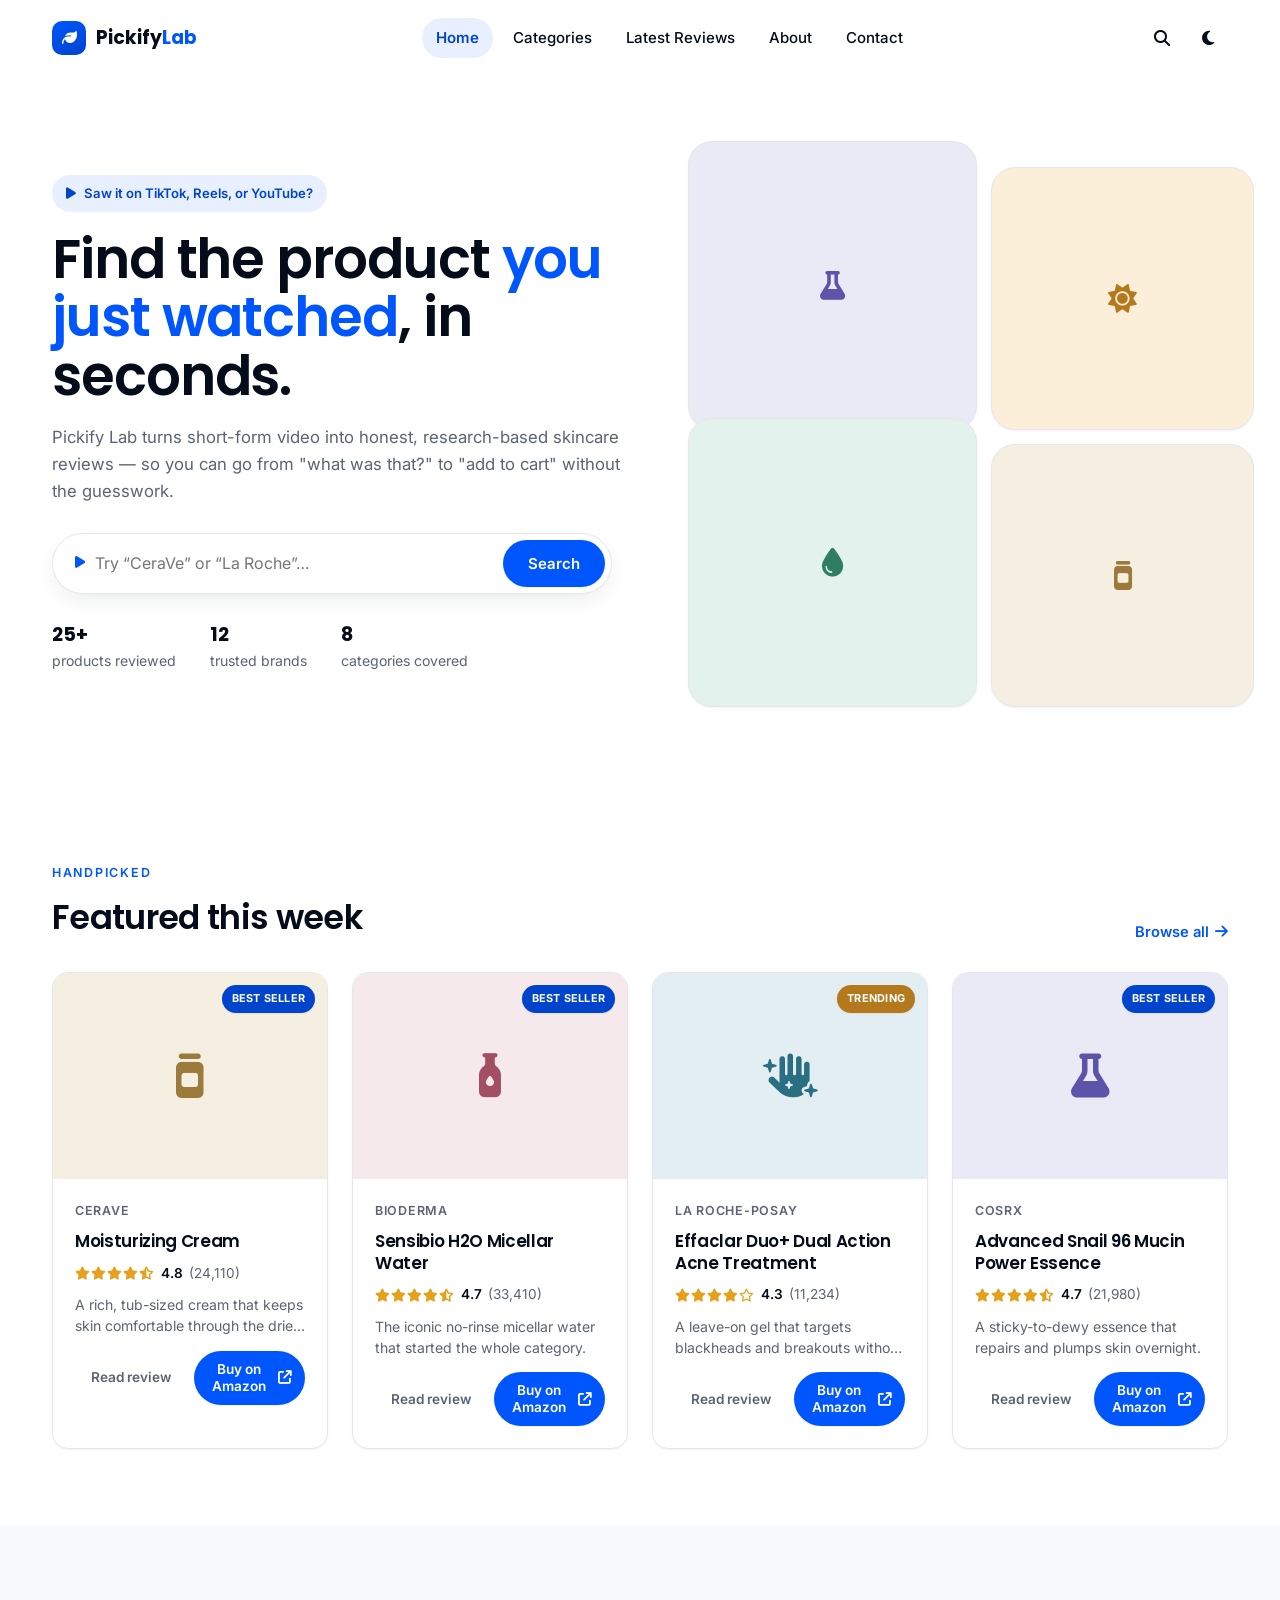
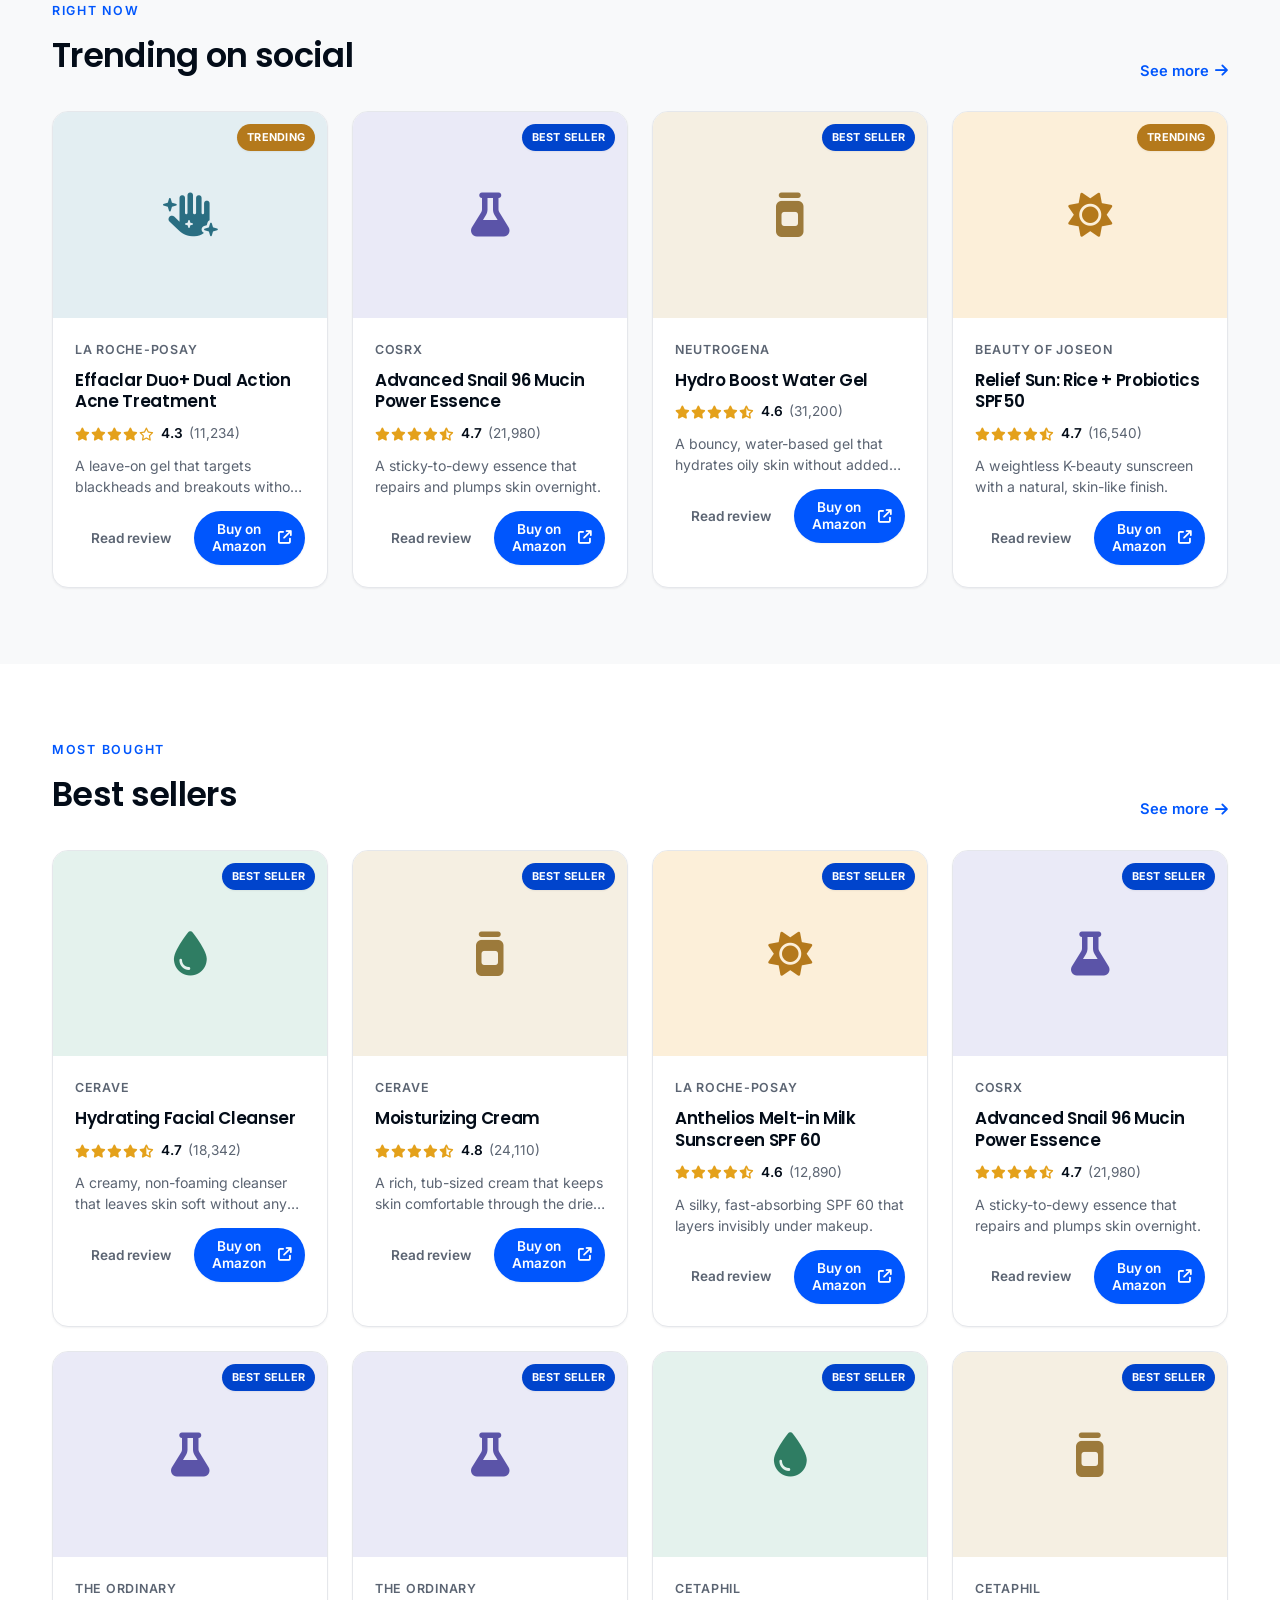
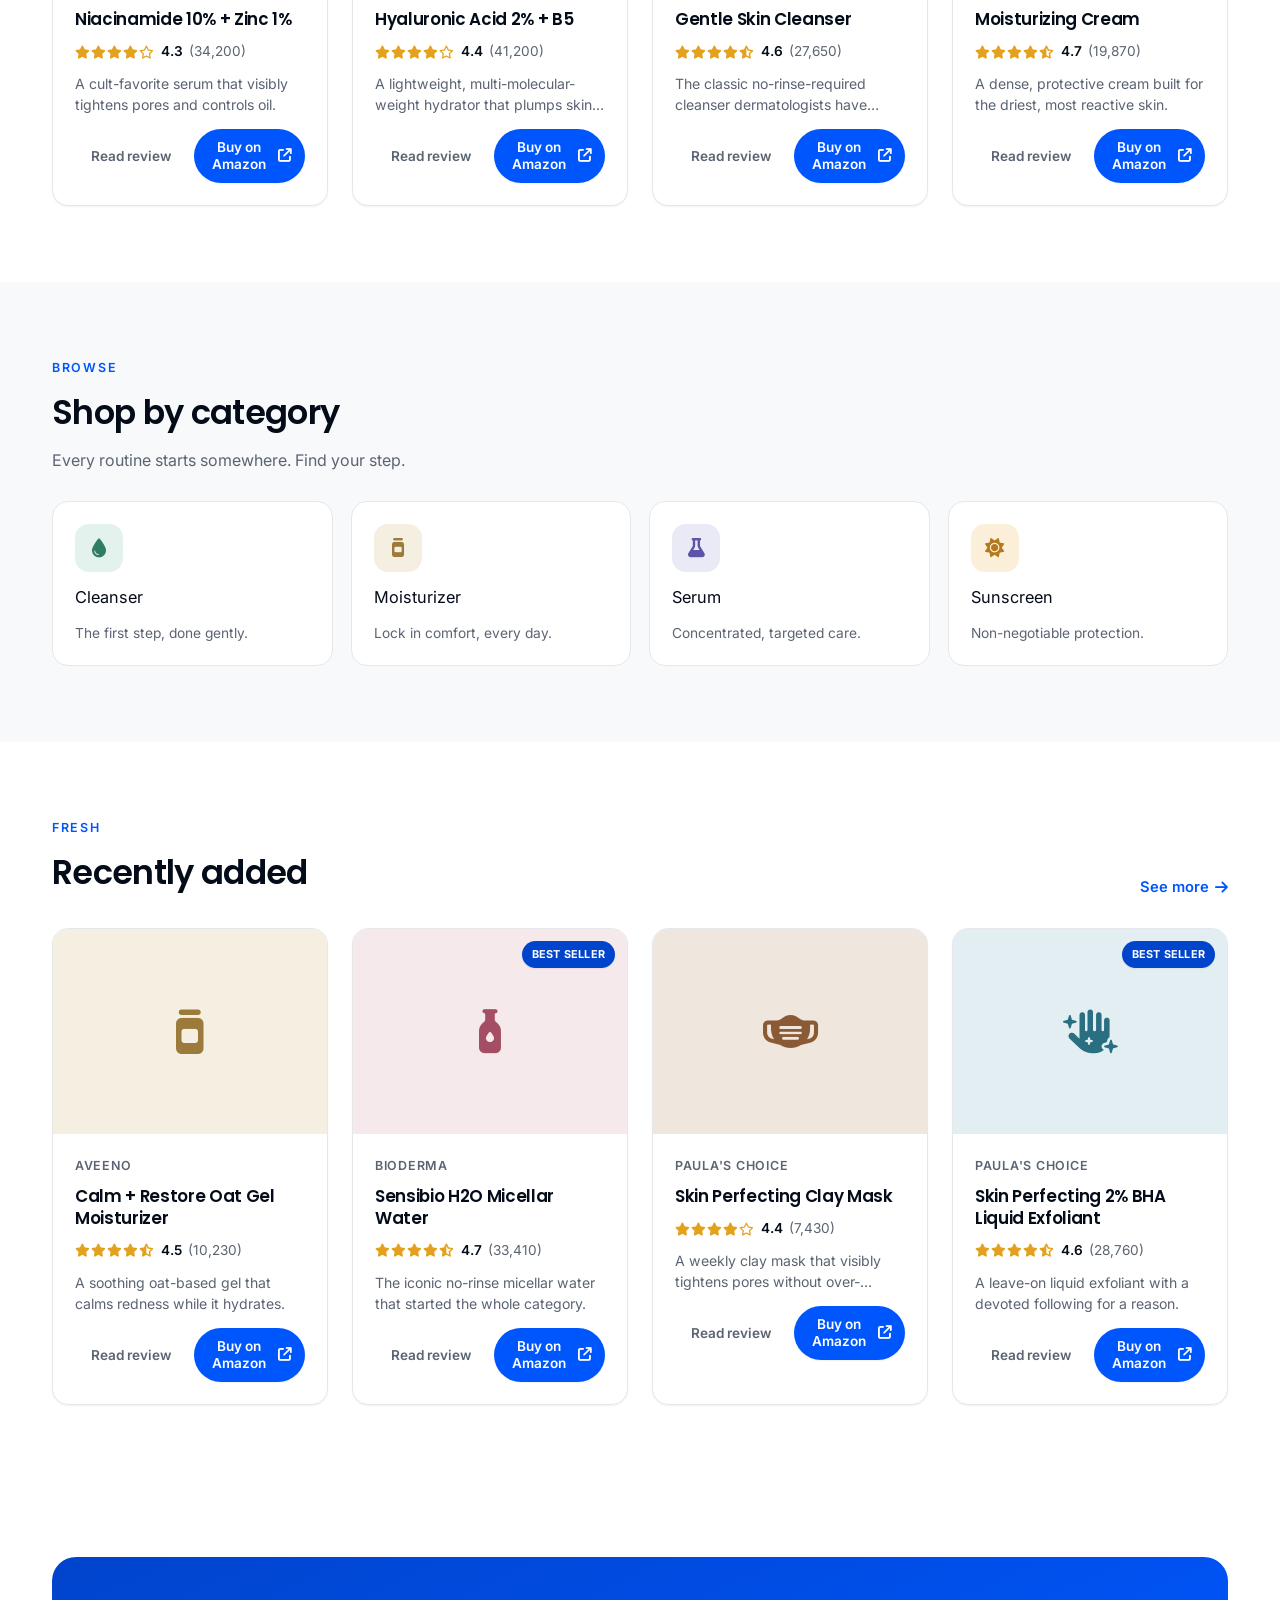
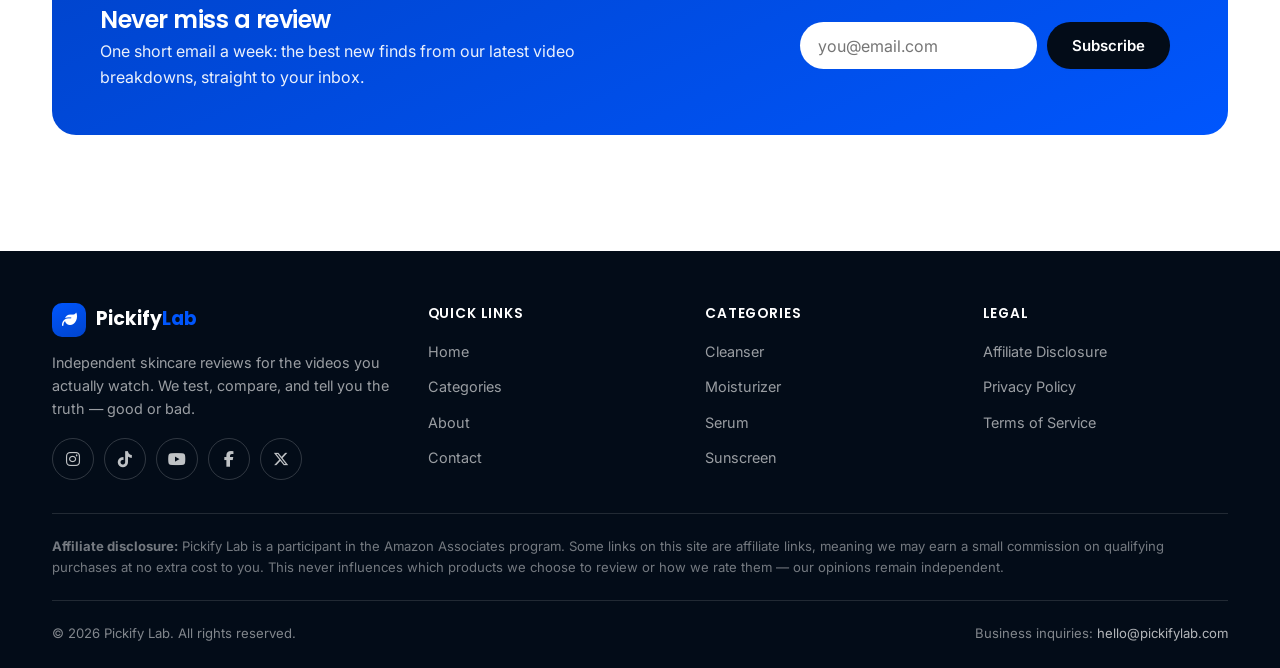
==== pickify-lab/index.html @ 9d9ab4a0 "Add files via upload" ====
<!DOCTYPE html>
<html lang="en">
<head>
  <meta charset="UTF-8" />
  <meta name="viewport" content="width=device-width, initial-scale=1.0" />
  <title>Pickify Lab — Honest Skincare Reviews from TikTok, Reels & YouTube</title>
  <meta name="description" content="Find the exact skincare product you saw in a video, in seconds. Pickify Lab reviews CeraVe, La Roche-Posay, COSRX, The Ordinary and more — honestly, independently." />
  <meta name="keywords" content="skincare reviews, CeraVe review, La Roche-Posay review, COSRX review, The Ordinary review, best skincare products, amazon skincare" />
  <link rel="canonical" href="https://pickifylab.com/" />

  <!-- Open Graph -->
  <meta property="og:type" content="website" />
  <meta property="og:site_name" content="Pickify Lab" />
  <meta property="og:title" content="Pickify Lab — Honest Skincare Reviews" />
  <meta property="og:description" content="Find the exact skincare product you saw in a video, in seconds." />
  <meta property="og:url" content="https://pickifylab.com/" />
  <meta property="og:image" content="https://pickifylab.com/images/og-cover.jpg" />

  <!-- Twitter Card -->
  <meta name="twitter:card" content="summary_large_image" />
  <meta name="twitter:title" content="Pickify Lab — Honest Skincare Reviews" />
  <meta name="twitter:description" content="Find the exact skincare product you saw in a video, in seconds." />
  <meta name="twitter:image" content="https://pickifylab.com/images/og-cover.jpg" />

  <link rel="icon" href="data:image/svg+xml,<svg xmlns=%22http://www.w3.org/2000/svg%22 viewBox=%220 0 100 100%22><rect width=%22100%22 height=%22100%22 rx=%2222%22 fill=%22%230056FD%22/><text x=%2250%22 y=%2266%22 font-size=%2255%22 fill=%22white%22 text-anchor=%22middle%22 font-family=%22Arial%22>P</text></svg>" />

  <link rel="preconnect" href="https://fonts.googleapis.com" />
  <link rel="preconnect" href="https://fonts.gstatic.com" crossorigin />
  <link href="https://fonts.googleapis.com/css2?family=Inter:wght@400;500;600;700&family=Poppins:wght@500;600;700&display=swap" rel="stylesheet" />
  <link rel="stylesheet" href="https://cdnjs.cloudflare.com/ajax/libs/font-awesome/6.5.1/css/all.min.css" integrity="sha512-DTOQO9RWCH3ppGqcWaEA1BIZOC6xxalwEsw9c2QQeAIftl+Vegovlnee1c9QX4TctnWMn13TZye+giMm8e2LwA==" crossorigin="anonymous" referrerpolicy="no-referrer" />

  <link rel="stylesheet" href="css/style.css" />
  <link rel="stylesheet" href="css/responsive.css" />

  <script type="application/ld+json">
  {
    "@context": "https://schema.org",
    "@type": "Organization",
    "name": "Pickify Lab",
    "url": "https://pickifylab.com/",
    "sameAs": [
      "https://instagram.com/pickifylab",
      "https://tiktok.com/@pickifylab",
      "https://youtube.com/@pickifylab",
      "https://facebook.com/pickifylab",
      "https://x.com/pickifylab"
    ]
  }
  </script>
</head>
<body>

  <a class="visually-hidden" href="#main-content">Skip to main content</a>

  <!-- ============================= HEADER ============================= -->
  <header class="site-header" data-site-header>
    <div class="container nav">
      <a href="index.html" class="brand">
        <span class="brand__mark"><i class="fa-solid fa-leaf" aria-hidden="true"></i></span>
        <span class="brand__name">Pickify<span>Lab</span></span>
      </a>

      <nav class="nav-menu" data-nav-menu aria-label="Primary">
        <a href="index.html" data-page="index.html">Home</a>
        <a href="categories.html" data-page="categories.html">Categories</a>
        <a href="categories.html?sort=latest" data-page="categories.html">Latest Reviews</a>
        <a href="about.html" data-page="about.html">About</a>
        <a href="contact.html" data-page="contact.html">Contact</a>
      </nav>

      <div class="nav-actions">
        <button class="icon-btn" type="button" data-search-open aria-label="Search products">
          <i class="fa-solid fa-magnifying-glass" aria-hidden="true"></i>
        </button>
        <button class="icon-btn" type="button" data-theme-toggle aria-label="Toggle dark mode">
          <i class="fa-solid fa-moon" aria-hidden="true"></i>
        </button>
        <button class="nav-toggle" type="button" data-nav-toggle aria-label="Open menu" aria-expanded="false">
          <span></span><span></span><span></span>
        </button>
      </div>
    </div>
  </header>

  <!-- Search overlay -->
  <div class="search-overlay" data-search-overlay>
    <div class="search-panel" role="dialog" aria-modal="true" aria-label="Search products">
      <div class="search-panel__top">
        <i class="fa-solid fa-magnifying-glass" aria-hidden="true"></i>
        <input type="search" placeholder="Search by product, brand, or concern…" aria-label="Search products" data-search-input />
        <button class="search-panel__close" type="button" data-search-close aria-label="Close search">
          <i class="fa-solid fa-xmark" aria-hidden="true"></i>
        </button>
      </div>
      <div data-search-results>
        <p class="search-hint">Start typing a product or brand — like "Cera" or "La Roche".</p>
      </div>
    </div>
  </div>

  <main id="main-content" data-home>

    <!-- ============================= HERO ============================= -->
    <section class="hero">
      <div class="container hero__grid">
        <div>
          <span class="hero__eyebrow"><i class="fa-solid fa-play" aria-hidden="true"></i> Saw it on TikTok, Reels, or YouTube?</span>
          <h1 class="hero__title">Find the product <em>you just watched</em>, in seconds.</h1>
          <p class="hero__sub">Pickify Lab turns short-form video into honest, research-based skincare reviews — so you can go from "what was that?" to "add to cart" without the guesswork.</p>

          <form class="hero-search" data-hero-search-form role="search">
            <i class="fa-solid fa-play" aria-hidden="true"></i>
            <label for="hero-search-input" class="visually-hidden">Search products</label>
            <input id="hero-search-input" type="text" placeholder="Try “CeraVe” or “La Roche”…" data-hero-search-input autocomplete="off" />
            <button class="btn btn--primary" type="submit">Search</button>
            <div class="hero-suggestions" data-hero-search-suggestions hidden></div>
          </form>

          <div class="hero__meta">
            <div><strong>25+</strong> products reviewed</div>
            <div><strong>12</strong> trusted brands</div>
            <div><strong>8</strong> categories covered</div>
          </div>
        </div>

        <div class="hero__visual" aria-hidden="true">
          <div class="swatch swatch--serum"><i class="fa-solid fa-flask"></i></div>
          <div class="swatch swatch--sunscreen"><i class="fa-solid fa-sun"></i></div>
          <div class="swatch swatch--cleanser"><i class="fa-solid fa-droplet"></i></div>
          <div class="swatch swatch--moisturizer"><i class="fa-solid fa-jar"></i></div>
        </div>
      </div>
    </section>

    <!-- ============================= FEATURED ============================= -->
    <section class="section" id="featured">
      <div class="container">
        <div class="section-head">
          <span class="section-head__eyebrow">Handpicked</span>
          <div class="section-head__row">
            <h2 class="section-head__title">Featured this week</h2>
            <a class="link-more" href="categories.html">Browse all <i class="fa-solid fa-arrow-right" aria-hidden="true"></i></a>
          </div>
        </div>
        <div class="product-grid" id="featured-grid"></div>
      </div>
    </section>

    <!-- ============================= TRENDING ============================= -->
    <section class="section section--alt" id="trending">
      <div class="container">
        <div class="section-head">
          <span class="section-head__eyebrow">Right now</span>
          <div class="section-head__row">
            <h2 class="section-head__title">Trending on social</h2>
            <a class="link-more" href="categories.html">See more <i class="fa-solid fa-arrow-right" aria-hidden="true"></i></a>
          </div>
        </div>
        <div class="product-grid" id="trending-grid"></div>
      </div>
    </section>

    <!-- ============================= BEST SELLERS ============================= -->
    <section class="section" id="best-sellers">
      <div class="container">
        <div class="section-head">
          <span class="section-head__eyebrow">Most bought</span>
          <div class="section-head__row">
            <h2 class="section-head__title">Best sellers</h2>
            <a class="link-more" href="categories.html">See more <i class="fa-solid fa-arrow-right" aria-hidden="true"></i></a>
          </div>
        </div>
        <div class="product-grid" id="bestsellers-grid"></div>
      </div>
    </section>

    <!-- ============================= CATEGORIES PREVIEW ============================= -->
    <section class="section section--alt" id="shop-by-category">
      <div class="container">
        <div class="section-head">
          <span class="section-head__eyebrow">Browse</span>
          <h2 class="section-head__title">Shop by category</h2>
          <p class="section-head__sub">Every routine starts somewhere. Find your step.</p>
        </div>
        <div class="category-grid" id="category-preview-grid">
          <!-- populated statically for SEO crawlability; categories.html has the full filterable version -->
          <a class="category-card" href="categories.html?cat=Cleanser"><span class="category-card__icon category-card__icon--cleanser"><i class="fa-solid fa-droplet"></i></span><span class="category-card__name">Cleanser</span><span class="category-card__desc">The first step, done gently.</span></a>
          <a class="category-card" href="categories.html?cat=Moisturizer"><span class="category-card__icon category-card__icon--moisturizer"><i class="fa-solid fa-jar"></i></span><span class="category-card__name">Moisturizer</span><span class="category-card__desc">Lock in comfort, every day.</span></a>
          <a class="category-card" href="categories.html?cat=Serum"><span class="category-card__icon category-card__icon--serum"><i class="fa-solid fa-flask"></i></span><span class="category-card__name">Serum</span><span class="category-card__desc">Concentrated, targeted care.</span></a>
          <a class="category-card" href="categories.html?cat=Sunscreen"><span class="category-card__icon category-card__icon--sunscreen"><i class="fa-solid fa-sun"></i></span><span class="category-card__name">Sunscreen</span><span class="category-card__desc">Non-negotiable protection.</span></a>
        </div>
      </div>
    </section>

    <!-- ============================= RECENTLY ADDED ============================= -->
    <section class="section" id="recently-added">
      <div class="container">
        <div class="section-head">
          <span class="section-head__eyebrow">Fresh</span>
          <div class="section-head__row">
            <h2 class="section-head__title">Recently added</h2>
            <a class="link-more" href="categories.html">See more <i class="fa-solid fa-arrow-right" aria-hidden="true"></i></a>
          </div>
        </div>
        <div class="product-grid" id="recent-grid"></div>
      </div>
    </section>

    <!-- ============================= NEWSLETTER ============================= -->
    <section class="section" id="newsletter">
      <div class="container">
        <div class="newsletter-band">
          <div>
            <h2>Never miss a review</h2>
            <p>One short email a week: the best new finds from our latest video breakdowns, straight to your inbox.</p>
          </div>
          <form class="newsletter-form" data-newsletter-form>
            <label for="newsletter-email" class="visually-hidden">Email address</label>
            <input id="newsletter-email" type="email" placeholder="you@email.com" required />
            <button class="btn btn--primary" type="submit">Subscribe</button>
            <p class="form-status" data-newsletter-status role="status"></p>
          </form>
        </div>
      </div>
    </section>

  </main>

  <!-- ============================= FOOTER ============================= -->
  <footer class="site-footer">
    <div class="container">
      <div class="footer-grid">
        <div class="footer-about">
          <a href="index.html" class="brand">
            <span class="brand__mark"><i class="fa-solid fa-leaf" aria-hidden="true"></i></span>
            <span class="brand__name">Pickify<span>Lab</span></span>
          </a>
          <p>Independent skincare reviews for the videos you actually watch. We test, compare, and tell you the truth — good or bad.</p>
          <div class="social-row">
            <a class="social-btn" href="https://instagram.com/pickifylab" target="_blank" rel="noopener" aria-label="Instagram"><i class="fa-brands fa-instagram"></i></a>
            <a class="social-btn" href="https://tiktok.com/@pickifylab" target="_blank" rel="noopener" aria-label="TikTok"><i class="fa-brands fa-tiktok"></i></a>
            <a class="social-btn" href="https://youtube.com/@pickifylab" target="_blank" rel="noopener" aria-label="YouTube"><i class="fa-brands fa-youtube"></i></a>
            <a class="social-btn" href="https://facebook.com/pickifylab" target="_blank" rel="noopener" aria-label="Facebook"><i class="fa-brands fa-facebook-f"></i></a>
            <a class="social-btn" href="https://x.com/pickifylab" target="_blank" rel="noopener" aria-label="X (Twitter)"><i class="fa-brands fa-x-twitter"></i></a>
          </div>
        </div>

        <div class="footer-col">
          <h4>Quick Links</h4>
          <ul>
            <li><a href="index.html">Home</a></li>
            <li><a href="categories.html">Categories</a></li>
            <li><a href="about.html">About</a></li>
            <li><a href="contact.html">Contact</a></li>
          </ul>
        </div>

        <div class="footer-col">
          <h4>Categories</h4>
          <ul>
            <li><a href="categories.html?cat=Cleanser">Cleanser</a></li>
            <li><a href="categories.html?cat=Moisturizer">Moisturizer</a></li>
            <li><a href="categories.html?cat=Serum">Serum</a></li>
            <li><a href="categories.html?cat=Sunscreen">Sunscreen</a></li>
          </ul>
        </div>

        <div class="footer-col">
          <h4>Legal</h4>
          <ul>
            <li><a href="contact.html">Affiliate Disclosure</a></li>
            <li><a href="contact.html">Privacy Policy</a></li>
            <li><a href="contact.html">Terms of Service</a></li>
          </ul>
        </div>
      </div>

      <p class="footer-disclosure">
        <strong>Affiliate disclosure:</strong> Pickify Lab is a participant in the Amazon Associates program. Some links on this site are affiliate links, meaning we may earn a small commission on qualifying purchases at no extra cost to you. This never influences which products we choose to review or how we rate them — our opinions remain independent.
      </p>

      <div class="footer-bottom">
        <p>&copy; <span data-current-year></span> Pickify Lab. All rights reserved.</p>
        <p>Business inquiries: <a href="mailto:hello@pickifylab.com">hello@pickifylab.com</a></p>
      </div>
    </div>
  </footer>

  <button class="scroll-top" type="button" data-scroll-top aria-label="Scroll to top">
    <i class="fa-solid fa-arrow-up" aria-hidden="true"></i>
  </button>

  <script src="js/products.js"></script>
  <script src="js/search.js"></script>
  <script src="js/app.js"></script>
</body>
</html>
---- pickify-lab/css/style.css ----
/* ==========================================================================
   Pickify Lab — Core Stylesheet
   Mobile-first. Breakpoint overrides live in responsive.css.
   ========================================================================== */

/* ---------------------------------------------------------------------- */
/* 1. Design tokens                                                       */
/* ---------------------------------------------------------------------- */
:root {
  /* Brand palette (per spec) */
  --color-bg: #FFFFFF;
  --color-bg-alt: #F8F9FA;
  --color-accent: #0056FD;
  --color-accent-dark: #0044CC;
  --color-accent-soft: #E8F0FF;
  --color-text: #030C18;
  --color-text-muted: #5B6472;
  --color-border: #E5E7EB;
  --color-card: #FFFFFF;

  /* Fixed brand-dark, used for the footer and other permanently dark
     sections regardless of the light/dark theme toggle */
  --color-brand-dark: #030C18;
  --color-brand-dark-alt: #0A1524;
  --color-accent-on-dark: #4C86FF;

  /* Category swatch tints — used only on media placeholders as an
     identification system, echoing how skincare packaging color-codes by
     product type. Kept muted so the rest of the UI stays quiet. */
  --tint-cleanser: #E4F2ED;
  --tint-cleanser-ic: #2F7D63;
  --tint-moisturizer: #F5EFE2;
  --tint-moisturizer-ic: #9C7A3B;
  --tint-serum: #EAEAF7;
  --tint-serum-ic: #5B54A8;
  --tint-sunscreen: #FCEFD9;
  --tint-sunscreen-ic: #B4791C;
  --tint-toner: #F5E9EC;
  --tint-toner-ic: #A34E62;
  --tint-facemask: #EFE6DE;
  --tint-facemask-ic: #8A5A34;
  --tint-eyecream: #E7F0EA;
  --tint-eyecream-ic: #3E7A52;
  --tint-acnetreatment: #E3EEF2;
  --tint-acnetreatment-ic: #2A6E82;

  /* Elevation */
  --shadow-sm: 0 1px 2px rgba(31, 41, 55, 0.06);
  --shadow-md: 0 8px 24px -8px rgba(31, 41, 55, 0.14);
  --shadow-lg: 0 24px 48px -16px rgba(31, 41, 55, 0.22);

  /* Type scale */
  --font-display: "Poppins", "Segoe UI", sans-serif;
  --font-body: "Inter", "Segoe UI", sans-serif;

  --radius-sm: 10px;
  --radius-md: 16px;
  --radius-lg: 24px;
  --radius-pill: 999px;

  --container-width: 1240px;
  --nav-height: 76px;

  --ease: cubic-bezier(0.22, 1, 0.36, 1);
}

[data-theme="dark"] {
  --color-bg: #0B0F16;
  --color-bg-alt: #121826;
  --color-accent: #3B7BFF;
  --color-accent-dark: #0056FD;
  --color-accent-soft: rgba(59, 123, 255, 0.16);
  --color-text: #EDF0F5;
  --color-text-muted: #97A1B0;
  --color-border: #232C3C;
  --color-card: #121826;

  --tint-cleanser: #17251F;
  --tint-cleanser-ic: #59C79A;
  --tint-moisturizer: #241F14;
  --tint-moisturizer-ic: #D9B370;
  --tint-serum: #1D1B2C;
  --tint-serum-ic: #A79CE8;
  --tint-sunscreen: #2A2013;
  --tint-sunscreen-ic: #E8B75E;
  --tint-toner: #241A1D;
  --tint-toner-ic: #E2909E;
  --tint-facemask: #221A12;
  --tint-facemask-ic: #D8A26B;
  --tint-eyecream: #16221A;
  --tint-eyecream-ic: #7FCB98;
  --tint-acnetreatment: #131F24;
  --tint-acnetreatment-ic: #6FC0DA;

  --shadow-sm: 0 1px 2px rgba(0, 0, 0, 0.3);
  --shadow-md: 0 8px 24px -8px rgba(0, 0, 0, 0.5);
  --shadow-lg: 0 24px 48px -16px rgba(0, 0, 0, 0.6);
}

/* ---------------------------------------------------------------------- */
/* 2. Reset                                                                */
/* ---------------------------------------------------------------------- */
*, *::before, *::after { box-sizing: border-box; }
html { scroll-behavior: smooth; }
body {
  margin: 0;
  background: var(--color-bg);
  color: var(--color-text);
  font-family: var(--font-body);
  font-size: 16px;
  line-height: 1.6;
  -webkit-font-smoothing: antialiased;
  transition: background-color 0.3s var(--ease), color 0.3s var(--ease);
}
img { max-width: 100%; display: block; }
a { color: inherit; text-decoration: none; }
button { font-family: inherit; cursor: pointer; }
ul, ol { margin: 0; padding: 0; list-style: none; }
h1, h2, h3, h4, h5, h6 { margin: 0; font-family: var(--font-display); font-weight: 600; letter-spacing: -0.02em; }
p { margin: 0; }
input, textarea, select { font-family: inherit; font-size: inherit; color: inherit; }

@media (prefers-reduced-motion: reduce) {
  *, *::before, *::after { animation-duration: 0.001ms !important; animation-iteration-count: 1 !important; transition-duration: 0.001ms !important; scroll-behavior: auto !important; }
}

:focus-visible {
  outline: 2px solid var(--color-accent);
  outline-offset: 3px;
  border-radius: 4px;
}

.container {
  width: 100%;
  max-width: var(--container-width);
  margin-inline: auto;
  padding-inline: 20px;
}

.section { padding-block: 56px; }
.section--alt { background: var(--color-bg-alt); }

.section-head {
  display: flex;
  flex-direction: column;
  gap: 8px;
  margin-bottom: 28px;
}
.section-head__eyebrow {
  font-family: var(--font-body);
  font-size: 0.78rem;
  font-weight: 600;
  letter-spacing: 0.14em;
  text-transform: uppercase;
  color: var(--color-accent);
}
.section-head__title { font-size: clamp(1.5rem, 1.2rem + 1.4vw, 2.1rem); }
.section-head__sub { color: var(--color-text-muted); max-width: 56ch; }
.section-head__row {
  display: flex;
  justify-content: space-between;
  align-items: flex-end;
  gap: 16px;
  flex-wrap: wrap;
}
.link-more {
  font-weight: 600;
  font-size: 0.92rem;
  color: var(--color-accent);
  white-space: nowrap;
  display: inline-flex;
  align-items: center;
  gap: 6px;
}
.link-more i { transition: transform 0.2s var(--ease); }
.link-more:hover i { transform: translateX(3px); }

/* ---------------------------------------------------------------------- */
/* 3. Buttons                                                              */
/* ---------------------------------------------------------------------- */
.btn {
  display: inline-flex;
  align-items: center;
  justify-content: center;
  gap: 8px;
  border: 1px solid transparent;
  border-radius: var(--radius-pill);
  padding: 13px 24px;
  font-weight: 600;
  font-size: 0.94rem;
  transition: transform 0.18s var(--ease), box-shadow 0.18s var(--ease), background-color 0.18s var(--ease), border-color 0.18s var(--ease);
  white-space: nowrap;
}
.btn--small { padding: 9px 16px; font-size: 0.85rem; }
.btn--primary { background: var(--color-accent); color: #fff; box-shadow: var(--shadow-sm); }
.btn--primary:hover { background: var(--color-accent-dark); transform: translateY(-1px); box-shadow: var(--shadow-md); }
.btn--ghost { background: transparent; border-color: transparent; color: var(--color-text-muted); }
.btn--ghost:hover { background: var(--color-accent-soft); color: var(--color-accent-dark); }
.btn--block { width: 100%; }
.btn--large { padding: 16px 30px; font-size: 1rem; }

/* ---------------------------------------------------------------------- */
/* 4. Header / Navigation                                                  */
/* ---------------------------------------------------------------------- */
.site-header {
  position: sticky;
  top: 0;
  z-index: 60;
  background: color-mix(in srgb, var(--color-bg) 88%, transparent);
  backdrop-filter: blur(10px);
  border-bottom: 1px solid transparent;
  transition: border-color 0.25s var(--ease), box-shadow 0.25s var(--ease);
}
.site-header.is-scrolled { border-bottom-color: var(--color-border); box-shadow: var(--shadow-sm); }

.nav {
  display: flex;
  align-items: center;
  justify-content: space-between;
  height: var(--nav-height);
  gap: 16px;
}

.brand {
  display: inline-flex;
  align-items: center;
  gap: 10px;
  font-family: var(--font-display);
  font-weight: 700;
  font-size: 1.18rem;
  color: var(--color-text);
}
.brand__mark {
  width: 34px;
  height: 34px;
  border-radius: 10px;
  background: linear-gradient(155deg, var(--color-accent), var(--color-accent-dark));
  display: grid;
  place-items: center;
  color: #fff;
  font-size: 0.95rem;
  flex-shrink: 0;
}
.brand__name span { color: var(--color-accent); }

.nav-menu {
  position: fixed;
  inset: var(--nav-height) 0 0 0;
  background: var(--color-bg);
  display: flex;
  flex-direction: column;
  padding: 20px;
  gap: 4px;
  transform: translateY(-8px);
  opacity: 0;
  visibility: hidden;
  transition: opacity 0.22s var(--ease), transform 0.22s var(--ease), visibility 0.22s;
  overflow-y: auto;
}
.nav-menu.is-open { opacity: 1; visibility: visible; transform: translateY(0); }
.nav-menu a {
  padding: 14px 6px;
  font-weight: 500;
  font-size: 1.05rem;
  border-bottom: 1px solid var(--color-border);
  display: block;
}
.nav-menu a.is-active { color: var(--color-accent); font-weight: 600; }

.nav-actions { display: flex; align-items: center; gap: 6px; }
.icon-btn {
  width: 40px;
  height: 40px;
  display: grid;
  place-items: center;
  border-radius: var(--radius-pill);
  border: 1px solid transparent;
  background: transparent;
  color: var(--color-text);
  font-size: 1.02rem;
  transition: background-color 0.18s var(--ease), border-color 0.18s var(--ease);
}
.icon-btn:hover { background: var(--color-bg-alt); border-color: var(--color-border); }

.nav-toggle {
  width: 40px;
  height: 40px;
  border: 1px solid var(--color-border);
  border-radius: var(--radius-sm);
  background: var(--color-bg);
  display: grid;
  place-items: center;
  gap: 4px;
}
.nav-toggle span {
  width: 18px;
  height: 2px;
  background: var(--color-text);
  border-radius: 2px;
  transition: transform 0.25s var(--ease), opacity 0.25s var(--ease);
}
.nav-toggle.is-active span:nth-child(1) { transform: translateY(6px) rotate(45deg); }
.nav-toggle.is-active span:nth-child(2) { opacity: 0; }
.nav-toggle.is-active span:nth-child(3) { transform: translateY(-6px) rotate(-45deg); }

body.nav-open { overflow: hidden; }

/* ---------------------------------------------------------------------- */
/* 5. Search overlay                                                       */
/* ---------------------------------------------------------------------- */
.search-overlay {
  position: fixed;
  inset: 0;
  background: color-mix(in srgb, var(--color-text) 45%, transparent);
  z-index: 90;
  display: flex;
  align-items: flex-start;
  justify-content: center;
  padding: 76px 16px;
  opacity: 0;
  visibility: hidden;
  transition: opacity 0.22s var(--ease), visibility 0.22s;
}
.search-overlay.is-open { opacity: 1; visibility: visible; }
.search-panel {
  width: 100%;
  max-width: 620px;
  background: var(--color-card);
  border-radius: var(--radius-lg);
  box-shadow: var(--shadow-lg);
  border: 1px solid var(--color-border);
  padding: 20px;
  transform: translateY(-16px);
  transition: transform 0.22s var(--ease);
}
.search-overlay.is-open .search-panel { transform: translateY(0); }
.search-panel__top { display: flex; align-items: center; gap: 10px; }
.search-panel__top i.fa-magnifying-glass { color: var(--color-text-muted); }
.search-panel__top input {
  flex: 1;
  border: none;
  background: transparent;
  font-size: 1.05rem;
  padding: 10px 0;
}
.search-panel__top input:focus { outline: none; }
.search-panel__close {
  border: none;
  background: var(--color-bg-alt);
  width: 32px;
  height: 32px;
  border-radius: 50%;
  display: grid;
  place-items: center;
  color: var(--color-text-muted);
}
.search-hint { color: var(--color-text-muted); font-size: 0.9rem; padding: 14px 4px 4px; }
.search-results { margin-top: 8px; max-height: 55vh; overflow-y: auto; }
.search-result {
  display: flex;
  align-items: center;
  gap: 12px;
  padding: 10px 6px;
  border-radius: var(--radius-sm);
  transition: background-color 0.15s var(--ease);
}
.search-result:hover { background: var(--color-bg-alt); }
.search-result__icon {
  width: 38px;
  height: 38px;
  border-radius: 10px;
  background: var(--color-accent-soft);
  color: var(--color-accent-dark);
  display: grid;
  place-items: center;
}
.search-result__text { display: flex; flex-direction: column; gap: 2px; }
.search-result__text small { color: var(--color-text-muted); }

body.search-open { overflow: hidden; }

/* ---------------------------------------------------------------------- */
/* 6. Hero                                                                  */
/* ---------------------------------------------------------------------- */
.hero {
  padding-block: 44px 56px;
  position: relative;
  overflow: hidden;
}
.hero__grid {
  display: grid;
  gap: 40px;
  align-items: center;
}
.hero__eyebrow {
  display: inline-flex;
  align-items: center;
  gap: 8px;
  background: var(--color-accent-soft);
  color: var(--color-accent-dark);
  font-weight: 600;
  font-size: 0.82rem;
  padding: 8px 14px;
  border-radius: var(--radius-pill);
  margin-bottom: 18px;
}
.hero__title {
  font-size: clamp(2.1rem, 1.6rem + 2.6vw, 3.4rem);
  line-height: 1.08;
  margin-bottom: 18px;
}
.hero__title em { font-style: normal; color: var(--color-accent); }
.hero__sub {
  color: var(--color-text-muted);
  font-size: 1.05rem;
  max-width: 52ch;
  margin-bottom: 28px;
}

.hero-search {
  position: relative;
  display: flex;
  align-items: center;
  background: var(--color-card);
  border: 1px solid var(--color-border);
  border-radius: var(--radius-pill);
  box-shadow: var(--shadow-md);
  padding: 6px 6px 6px 22px;
  gap: 10px;
  max-width: 560px;
}
.hero-search i.fa-play { color: var(--color-accent); font-size: 0.85rem; }
.hero-search input {
  flex: 1;
  border: none;
  background: transparent;
  padding: 12px 0;
  font-size: 1rem;
}
.hero-search input:focus { outline: none; }
.hero-search .btn { flex-shrink: 0; }

.hero-suggestions {
  position: absolute;
  top: calc(100% + 8px);
  left: 0;
  right: 0;
  background: var(--color-card);
  border: 1px solid var(--color-border);
  border-radius: var(--radius-md);
  box-shadow: var(--shadow-lg);
  padding: 8px;
  z-index: 20;
}
.hero-suggestions a { display: block; padding: 10px 12px; border-radius: var(--radius-sm); font-size: 0.92rem; }
.hero-suggestions a:hover { background: var(--color-bg-alt); }

.hero__meta {
  display: flex;
  flex-wrap: wrap;
  gap: 22px;
  margin-top: 26px;
  color: var(--color-text-muted);
  font-size: 0.88rem;
}
.hero__meta strong { color: var(--color-text); font-family: var(--font-display); display: block; font-size: 1.2rem; }

/* Hero visual: stacked product-swatch collage, not a stock gradient blob */
.hero__visual {
  position: relative;
  display: grid;
  grid-template-columns: repeat(2, 1fr);
  gap: 14px;
}
.hero__visual .swatch {
  border-radius: var(--radius-lg);
  border: 1px solid var(--color-border);
  aspect-ratio: 1;
  display: grid;
  place-items: center;
  font-size: 1.8rem;
  box-shadow: var(--shadow-sm);
}
.hero__visual .swatch:nth-child(2) { margin-top: 26px; }
.hero__visual .swatch:nth-child(3) { margin-top: -26px; }

/* ---------------------------------------------------------------------- */
/* 7. Category tint utility classes (shared) */
/* ---------------------------------------------------------------------- */
.product-media, .swatch, .category-card__icon {
  background: var(--color-bg-alt);
  color: var(--color-text-muted);
}
.product-media--cleanser, .swatch--cleanser, .category-card__icon--cleanser { background: var(--tint-cleanser); color: var(--tint-cleanser-ic); }
.product-media--moisturizer, .swatch--moisturizer, .category-card__icon--moisturizer { background: var(--tint-moisturizer); color: var(--tint-moisturizer-ic); }
.product-media--serum, .swatch--serum, .category-card__icon--serum { background: var(--tint-serum); color: var(--tint-serum-ic); }
.product-media--sunscreen, .swatch--sunscreen, .category-card__icon--sunscreen { background: var(--tint-sunscreen); color: var(--tint-sunscreen-ic); }
.product-media--toner, .swatch--toner, .category-card__icon--toner { background: var(--tint-toner); color: var(--tint-toner-ic); }
.product-media--face-mask, .swatch--face-mask, .category-card__icon--face-mask { background: var(--tint-facemask); color: var(--tint-facemask-ic); }
.product-media--eye-cream, .swatch--eye-cream, .category-card__icon--eye-cream { background: var(--tint-eyecream); color: var(--tint-eyecream-ic); }
.product-media--acne-treatment, .swatch--acne-treatment, .category-card__icon--acne-treatment { background: var(--tint-acnetreatment); color: var(--tint-acnetreatment-ic); }

/* ---------------------------------------------------------------------- */
/* 8. Product grid + cards                                                 */
/* ---------------------------------------------------------------------- */
.product-grid {
  display: grid;
  grid-template-columns: 1fr;
  gap: 24px;
}

.product-card {
  position: relative;
  background: var(--color-card);
  border: 1px solid var(--color-border);
  border-radius: var(--radius-md);
  overflow: hidden;
  box-shadow: var(--shadow-sm);
  transition: transform 0.28s var(--ease), box-shadow 0.28s var(--ease), border-color 0.28s var(--ease);
  opacity: 0;
  transform: translateY(14px);
}
.product-card.is-visible { opacity: 1; transform: translateY(0); }
.product-card:hover { transform: translateY(-6px); box-shadow: var(--shadow-lg); border-color: color-mix(in srgb, var(--color-accent) 35%, var(--color-border)); }

.product-card__media-link { position: relative; display: block; }
.product-media {
  aspect-ratio: 4 / 3;
  display: flex;
  align-items: center;
  justify-content: center;
  font-size: 2.75rem;
  line-height: 1;
}

.card-badges {
  position: absolute;
  top: 12px;
  right: 12px;
  display: flex;
  flex-direction: column;
  gap: 6px;
  align-items: flex-end;
}
.badge {
  font-size: 0.68rem;
  font-weight: 700;
  letter-spacing: 0.02em;
  text-transform: uppercase;
  padding: 5px 10px;
  border-radius: var(--radius-pill);
  background: var(--color-accent);
  color: #fff;
  box-shadow: var(--shadow-sm);
}
.badge--trending { background: #B4791C; }
.badge--editor-s-choice { background: #5B54A8; }
.badge--best-seller { background: var(--color-accent-dark); }
.badge--new-review { background: #2A6E82; }
.badge--budget-pick { background: #4B5563; }
.badge--dermatologist-recommended { background: #A34E62; }

.product-card__body { padding: 22px; display: flex; flex-direction: column; gap: 10px; }
.product-card__brand { font-size: 0.78rem; font-weight: 600; text-transform: uppercase; letter-spacing: 0.06em; color: var(--color-text-muted); }
.product-card__name { font-size: 1.05rem; line-height: 1.3; }
.product-card__name a:hover { color: var(--color-accent); }
.product-card__rating { display: flex; align-items: center; gap: 6px; font-size: 0.85rem; color: var(--color-text-muted); }
.stars { color: #E4A11B; letter-spacing: 1px; font-size: 0.82rem; }
.rating-value { color: var(--color-text); font-weight: 600; }
.product-card__review {
  color: var(--color-text-muted);
  font-size: 0.88rem;
  line-height: 1.5;
  display: -webkit-box;
  -webkit-box-orient: vertical;
  -webkit-line-clamp: 2;
  overflow: hidden;
  min-height: 2.6em;
}
.product-card__actions {
  display: flex;
  gap: 8px;
  margin-top: 4px;
}
.product-card__actions .btn {
  flex: 1 1 0;
  min-width: 0;
  padding-inline: 12px;
  white-space: normal;
  text-align: center;
  line-height: 1.25;
}
.product-card__actions .btn i { flex-shrink: 0; }

.empty-state {
  grid-column: 1 / -1;
  text-align: center;
  padding: 48px 20px;
  color: var(--color-text-muted);
  border: 1px dashed var(--color-border);
  border-radius: var(--radius-md);
}

/* ---------------------------------------------------------------------- */
/* 9. Match ring (signature element)                                       */
/* ---------------------------------------------------------------------- */
.match-ring {
  --ring-deg: 320deg;
  width: 46px;
  height: 46px;
  border-radius: 50%;
  background: conic-gradient(var(--color-accent) var(--ring-deg), var(--color-border) 0);
  display: grid;
  place-items: center;
  flex-shrink: 0;
}
.match-ring span {
  width: 36px;
  height: 36px;
  border-radius: 50%;
  background: var(--color-card);
  display: grid;
  place-items: center;
  font-size: 0.66rem;
  font-weight: 700;
  color: var(--color-text);
}
.match-ring--lg { width: 76px; height: 76px; }
.match-ring--lg span { width: 60px; height: 60px; font-size: 0.95rem; }

/* ---------------------------------------------------------------------- */
/* 10. Categories                                                          */
/* ---------------------------------------------------------------------- */
.category-grid {
  display: grid;
  grid-template-columns: 1fr;
  gap: 18px;
}
.category-card {
  display: flex;
  flex-direction: column;
  gap: 12px;
  padding: 22px;
  border: 1px solid var(--color-border);
  border-radius: var(--radius-md);
  background: var(--color-card);
  transition: transform 0.25s var(--ease), box-shadow 0.25s var(--ease);
}
.category-card:hover { transform: translateY(-4px); box-shadow: var(--shadow-md); }
.category-card__icon {
  width: 48px;
  height: 48px;
  border-radius: 14px;
  display: grid;
  place-items: center;
  font-size: 1.2rem;
}
.category-card__name { font-size: 1.02rem; }
.category-card__desc { color: var(--color-text-muted); font-size: 0.86rem; line-height: 1.5; }
.category-card__count { font-size: 0.78rem; color: var(--color-accent-dark); font-weight: 600; margin-top: auto; }

.tabs { display: flex; flex-wrap: wrap; gap: 8px; margin-bottom: 26px; }
.tab {
  border: 1px solid var(--color-border);
  background: var(--color-card);
  padding: 9px 16px;
  border-radius: var(--radius-pill);
  font-size: 0.86rem;
  font-weight: 500;
  display: inline-flex;
  align-items: center;
  gap: 7px;
  transition: background-color 0.18s var(--ease), color 0.18s var(--ease), border-color 0.18s var(--ease);
}
.tab.is-active { background: var(--color-accent); color: #fff; border-color: var(--color-accent); }
.tab:not(.is-active):hover { border-color: var(--color-accent); color: var(--color-accent-dark); }

.results-bar {
  display: flex;
  align-items: center;
  justify-content: space-between;
  margin-bottom: 18px;
  color: var(--color-text-muted);
  font-size: 0.88rem;
}
.search-field {
  display: flex;
  align-items: center;
  gap: 10px;
  border: 1px solid var(--color-border);
  border-radius: var(--radius-pill);
  padding: 10px 16px;
  background: var(--color-card);
  max-width: 340px;
  width: 100%;
}
.search-field input { flex: 1; border: none; background: transparent; }
.search-field input:focus { outline: none; }

/* ---------------------------------------------------------------------- */
/* 11. Page header (about/contact/categories banners)                      */
/* ---------------------------------------------------------------------- */
.page-banner {
  padding-block: 48px 36px;
  border-bottom: 1px solid var(--color-border);
}
.breadcrumbs {
  display: flex;
  align-items: center;
  gap: 8px;
  font-size: 0.82rem;
  color: var(--color-text-muted);
  margin-bottom: 14px;
  flex-wrap: wrap;
}
.breadcrumbs a:hover { color: var(--color-accent); }
.page-banner__title { font-size: clamp(1.7rem, 1.4rem + 1.2vw, 2.3rem); margin-bottom: 10px; }
.page-banner__sub { color: var(--color-text-muted); max-width: 60ch; }

/* ---------------------------------------------------------------------- */
/* 12. Product detail page                                                 */
/* ---------------------------------------------------------------------- */
.product-detail { padding-block: 40px 64px; }
.product-detail__layout { display: grid; gap: 34px; }
.product-detail__media { position: sticky; top: calc(var(--nav-height) + 20px); align-self: start; }
.product-detail__media .product-media { border-radius: var(--radius-lg); font-size: 5rem; border: 1px solid var(--color-border); }

.product-detail__header { display: flex; justify-content: space-between; align-items: flex-start; gap: 16px; margin-bottom: 10px; }
.product-detail__brand { color: var(--color-text-muted); font-weight: 600; text-transform: uppercase; letter-spacing: 0.06em; font-size: 0.82rem; margin-bottom: 6px; }
.product-detail__name { font-size: clamp(1.5rem, 1.2rem + 1vw, 2.1rem); margin-bottom: 12px; }
.product-detail__rating { display: flex; align-items: center; gap: 10px; margin-bottom: 18px; flex-wrap: wrap; }
.product-detail__rating .stars { font-size: 1.05rem; }
.product-detail__price { font-family: var(--font-display); font-size: 1.3rem; font-weight: 600; }

.detail-facts {
  display: grid;
  grid-template-columns: repeat(2, 1fr);
  gap: 12px;
  margin: 20px 0;
  padding: 16px;
  background: var(--color-bg-alt);
  border-radius: var(--radius-md);
}
.detail-facts dt { font-size: 0.72rem; text-transform: uppercase; letter-spacing: 0.06em; color: var(--color-text-muted); margin-bottom: 3px; }
.detail-facts dd { margin: 0; font-weight: 600; font-size: 0.92rem; }

.product-detail__ctas { display: flex; gap: 12px; margin: 22px 0 8px; flex-wrap: wrap; }

.detail-section { padding-top: 36px; border-top: 1px solid var(--color-border); margin-top: 36px; }
.detail-section__title { font-size: 1.3rem; margin-bottom: 16px; }
.pros-cons { display: grid; gap: 20px; }
.pros-cons ul li { display: flex; align-items: flex-start; gap: 10px; padding: 7px 0; font-size: 0.94rem; }
.pros-cons ul li i { margin-top: 4px; flex-shrink: 0; }
.pros-cons .pros i { color: var(--color-accent); }
.pros-cons .cons i { color: #B4791C; }
.pros-cons h4 { font-size: 0.92rem; margin-bottom: 4px; }

.ingredient-list { display: flex; flex-wrap: wrap; gap: 8px; }
.ingredient-list li {
  border: 1px solid var(--color-border);
  border-radius: var(--radius-pill);
  padding: 7px 14px;
  font-size: 0.84rem;
  background: var(--color-bg-alt);
}

.who-grid { display: grid; gap: 16px; }
.who-card { padding: 16px; border-radius: var(--radius-md); border: 1px solid var(--color-border); }
.who-card h4 { font-size: 0.92rem; margin-bottom: 6px; display: flex; align-items: center; gap: 8px; }
.who-card--for h4 i { color: var(--color-accent); }
.who-card--avoid h4 i { color: #B4791C; }
.who-card p { color: var(--color-text-muted); font-size: 0.9rem; }

.faq-item {
  border-bottom: 1px solid var(--color-border);
  padding: 14px 0;
}
.faq-item summary { cursor: pointer; font-weight: 600; list-style: none; display: flex; justify-content: space-between; align-items: center; }
.faq-item summary::-webkit-details-marker { display: none; }
.faq-item summary::after { content: "+"; font-size: 1.3rem; color: var(--color-accent); }
.faq-item[open] summary::after { content: "\2212"; }
.faq-item p { color: var(--color-text-muted); margin-top: 10px; font-size: 0.92rem; }

/* ---------------------------------------------------------------------- */
/* 13. About page                                                          */
/* ---------------------------------------------------------------------- */
.about-grid { display: grid; gap: 40px; align-items: center; }
.about-values { display: grid; gap: 18px; margin-top: 8px; }
.value-card { display: flex; gap: 14px; }
.value-card i { width: 42px; height: 42px; border-radius: 12px; background: var(--color-accent-soft); color: var(--color-accent-dark); display: grid; place-items: center; flex-shrink: 0; }
.value-card h3 { font-size: 1.02rem; margin-bottom: 4px; }
.value-card p { color: var(--color-text-muted); font-size: 0.92rem; }

.stat-row { display: grid; grid-template-columns: repeat(3, 1fr); gap: 16px; margin-top: 30px; }
.stat-row div { text-align: center; padding: 18px 10px; border: 1px solid var(--color-border); border-radius: var(--radius-md); }
.stat-row strong { display: block; font-family: var(--font-display); font-size: 1.5rem; color: var(--color-accent-dark); }
.stat-row span { font-size: 0.78rem; color: var(--color-text-muted); }

.process-steps { display: grid; gap: 20px; counter-reset: step; }
.process-steps li { display: flex; gap: 16px; }
.process-steps .step-num {
  width: 36px; height: 36px; border-radius: 50%;
  background: var(--color-accent); color: #fff;
  display: grid; place-items: center; font-weight: 700; flex-shrink: 0; font-size: 0.9rem;
}
.process-steps h4 { font-size: 0.98rem; margin-bottom: 4px; }
.process-steps p { color: var(--color-text-muted); font-size: 0.9rem; }

/* ---------------------------------------------------------------------- */
/* 14. Contact page                                                        */
/* ---------------------------------------------------------------------- */
.contact-grid { display: grid; gap: 34px; }
.contact-card {
  background: var(--color-card);
  border: 1px solid var(--color-border);
  border-radius: var(--radius-lg);
  padding: 26px;
  box-shadow: var(--shadow-sm);
}
.form-field { margin-bottom: 18px; }
.form-field label { display: block; font-size: 0.86rem; font-weight: 600; margin-bottom: 7px; }
.form-field input, .form-field textarea {
  width: 100%;
  border: 1px solid var(--color-border);
  border-radius: var(--radius-sm);
  padding: 12px 14px;
  background: var(--color-bg);
  transition: border-color 0.18s var(--ease);
}
.form-field input:focus, .form-field textarea:focus { outline: none; border-color: var(--color-accent); }
.form-field textarea { min-height: 130px; resize: vertical; }
.form-field.has-error input, .form-field.has-error textarea { border-color: #C0392B; }
.form-error { color: #C0392B; font-size: 0.8rem; margin-top: 6px; display: block; min-height: 1em; }
.form-status { margin-top: 14px; font-size: 0.9rem; font-weight: 600; }
.form-status--success { color: var(--color-accent-dark); }
.form-status--error { color: #C0392B; }

.contact-info { display: grid; gap: 16px; align-content: start; }
.info-card { padding: 20px; border: 1px solid var(--color-border); border-radius: var(--radius-md); display: flex; gap: 14px; }
.info-card i { width: 40px; height: 40px; border-radius: 12px; background: var(--color-accent-soft); color: var(--color-accent-dark); display: grid; place-items: center; flex-shrink: 0; }
.info-card h4 { font-size: 0.92rem; margin-bottom: 4px; }
.info-card p, .info-card a { color: var(--color-text-muted); font-size: 0.9rem; }

.social-row { display: flex; gap: 10px; flex-wrap: wrap; }
.social-btn {
  width: 42px; height: 42px;
  border-radius: 50%;
  border: 1px solid var(--color-border);
  display: grid; place-items: center;
  transition: transform 0.2s var(--ease), background-color 0.2s var(--ease), color 0.2s var(--ease), border-color 0.2s var(--ease);
}
.social-btn:hover { background: var(--color-accent); border-color: var(--color-accent); color: #fff; transform: translateY(-3px); }

/* ---------------------------------------------------------------------- */
/* 15. Newsletter band                                                     */
/* ---------------------------------------------------------------------- */
.newsletter-band {
  background: linear-gradient(155deg, var(--color-accent-dark), var(--color-accent));
  border-radius: var(--radius-lg);
  padding: 36px 26px;
  color: #fff;
  display: flex;
  flex-direction: column;
  gap: 18px;
}
.newsletter-band h2 { font-size: 1.5rem; }
.newsletter-band p { opacity: 0.92; max-width: 48ch; }
.newsletter-form { display: flex; gap: 10px; flex-wrap: wrap; }
.newsletter-form input {
  flex: 1;
  min-width: 200px;
  border: none;
  border-radius: var(--radius-pill);
  padding: 13px 18px;
}
.newsletter-form input:focus { outline: none; }
.newsletter-band .btn--primary { background: var(--color-brand-dark); color: #fff; }
.newsletter-band .btn--primary:hover { background: #000000; }
.newsletter-band .form-status { color: #fff; }

/* ---------------------------------------------------------------------- */
/* 16. Footer                                                              */
/* ---------------------------------------------------------------------- */
.site-footer {
  background: var(--color-brand-dark);
  border-top: none;
  padding-block: 52px 24px;
  margin-top: 40px;
  color: rgba(255, 255, 255, 0.68);
}
.site-footer .brand { color: #fff; }
.footer-grid { display: grid; gap: 32px; margin-bottom: 32px; }
.footer-about p { color: rgba(255, 255, 255, 0.6); font-size: 0.9rem; margin: 14px 0 18px; max-width: 40ch; }
.footer-col h4 { font-size: 0.86rem; text-transform: uppercase; letter-spacing: 0.06em; margin-bottom: 14px; color: #fff; }
.footer-col ul li { margin-bottom: 10px; }
.footer-col a { color: rgba(255, 255, 255, 0.6); font-size: 0.9rem; }
.footer-col a:hover { color: var(--color-accent-on-dark); }
.footer-disclosure {
  font-size: 0.82rem;
  color: rgba(255, 255, 255, 0.45);
  border-top: 1px solid rgba(255, 255, 255, 0.12);
  padding-top: 22px;
  margin-top: 8px;
  line-height: 1.6;
}
.footer-bottom {
  display: flex;
  flex-wrap: wrap;
  justify-content: space-between;
  gap: 12px;
  padding-top: 22px;
  margin-top: 22px;
  border-top: 1px solid rgba(255, 255, 255, 0.12);
  font-size: 0.82rem;
  color: rgba(255, 255, 255, 0.5);
}
.footer-bottom a { color: rgba(255, 255, 255, 0.7); }
.footer-bottom a:hover { color: var(--color-accent-on-dark); }
.footer-bottom .social-row { gap: 8px; }
.footer-bottom .social-btn { width: 34px; height: 34px; font-size: 0.85rem; }
.site-footer .social-btn { border-color: rgba(255, 255, 255, 0.18); color: rgba(255, 255, 255, 0.75); }
.site-footer .social-btn:hover { background: var(--color-accent-on-dark); border-color: var(--color-accent-on-dark); color: #fff; }

/* ---------------------------------------------------------------------- */
/* 17. Scroll-to-top                                                       */
/* ---------------------------------------------------------------------- */
.scroll-top {
  position: fixed;
  right: 18px;
  bottom: 18px;
  width: 44px;
  height: 44px;
  border-radius: 50%;
  background: var(--color-accent);
  color: #fff;
  border: none;
  display: grid;
  place-items: center;
  box-shadow: var(--shadow-md);
  opacity: 0;
  transform: translateY(10px);
  pointer-events: none;
  transition: opacity 0.22s var(--ease), transform 0.22s var(--ease), background-color 0.2s var(--ease);
  z-index: 50;
}
.scroll-top.is-visible { opacity: 1; transform: translateY(0); pointer-events: auto; }
.scroll-top:hover { background: var(--color-accent-dark); }

/* ---------------------------------------------------------------------- */
/* 18. Misc utility                                                        */
/* ---------------------------------------------------------------------- */
.visually-hidden {
  position: absolute; width: 1px; height: 1px; overflow: hidden;
  clip: rect(0 0 0 0); white-space: nowrap; border: 0; padding: 0; margin: -1px;
}
.text-center { text-align: center; }
.mt-0 { margin-top: 0; }
---- pickify-lab/css/responsive.css ----
/* ==========================================================================
   Pickify Lab — Responsive Overrides
   Mobile-first base lives in style.css; this file layers in tablet/desktop.
   ========================================================================== */

/* ---------- Tablet: 640px+ ---------- */
@media (min-width: 640px) {
  .container { padding-inline: 32px; }

  .hero__meta { gap: 34px; }

  .about-values { grid-template-columns: 1fr; }

  .footer-grid { grid-template-columns: repeat(2, 1fr); }

  .who-grid { grid-template-columns: repeat(2, 1fr); }
  .pros-cons { grid-template-columns: repeat(2, 1fr); }

  .product-grid { grid-template-columns: repeat(2, 1fr); }
  .category-grid { grid-template-columns: repeat(2, 1fr); }
}

/* ---------- Small desktop / large tablet: 860px+ ---------- */
@media (min-width: 860px) {
  .nav-toggle { display: none; }

  .nav-menu {
    position: static;
    flex-direction: row;
    align-items: center;
    padding: 0;
    gap: 6px;
    background: transparent;
    opacity: 1;
    visibility: visible;
    transform: none;
    inset: auto;
    overflow: visible;
  }
  .nav-menu a {
    padding: 8px 14px;
    border-bottom: none;
    font-size: 0.94rem;
    border-radius: var(--radius-pill);
    transition: background-color 0.18s var(--ease), color 0.18s var(--ease);
  }
  .nav-menu a:hover { background: var(--color-bg-alt); }
  .nav-menu a.is-active { background: var(--color-accent-soft); color: var(--color-accent-dark); }

  body.nav-open { overflow: auto; }

  .hero__grid { grid-template-columns: 1.05fr 0.95fr; }

  .about-grid { grid-template-columns: 1fr 1fr; }
  .contact-grid { grid-template-columns: 1.3fr 1fr; }

  .product-detail__layout { grid-template-columns: 380px 1fr; }

  .newsletter-band { flex-direction: row; align-items: center; justify-content: space-between; padding: 44px 48px; }
  .newsletter-band .newsletter-form { max-width: 380px; }

  .footer-grid { grid-template-columns: 1.4fr 1fr 1fr 1fr; }

  .product-grid { grid-template-columns: repeat(3, 1fr); }
  .category-grid { grid-template-columns: repeat(4, 1fr); }
}

/* ---------- Desktop: 1100px+ ---------- */
@media (min-width: 1100px) {
  .section { padding-block: 76px; }
  .hero { padding-block: 64px 80px; }

  .stat-row { max-width: 480px; }

  .product-grid { grid-template-columns: repeat(4, 1fr); }
}
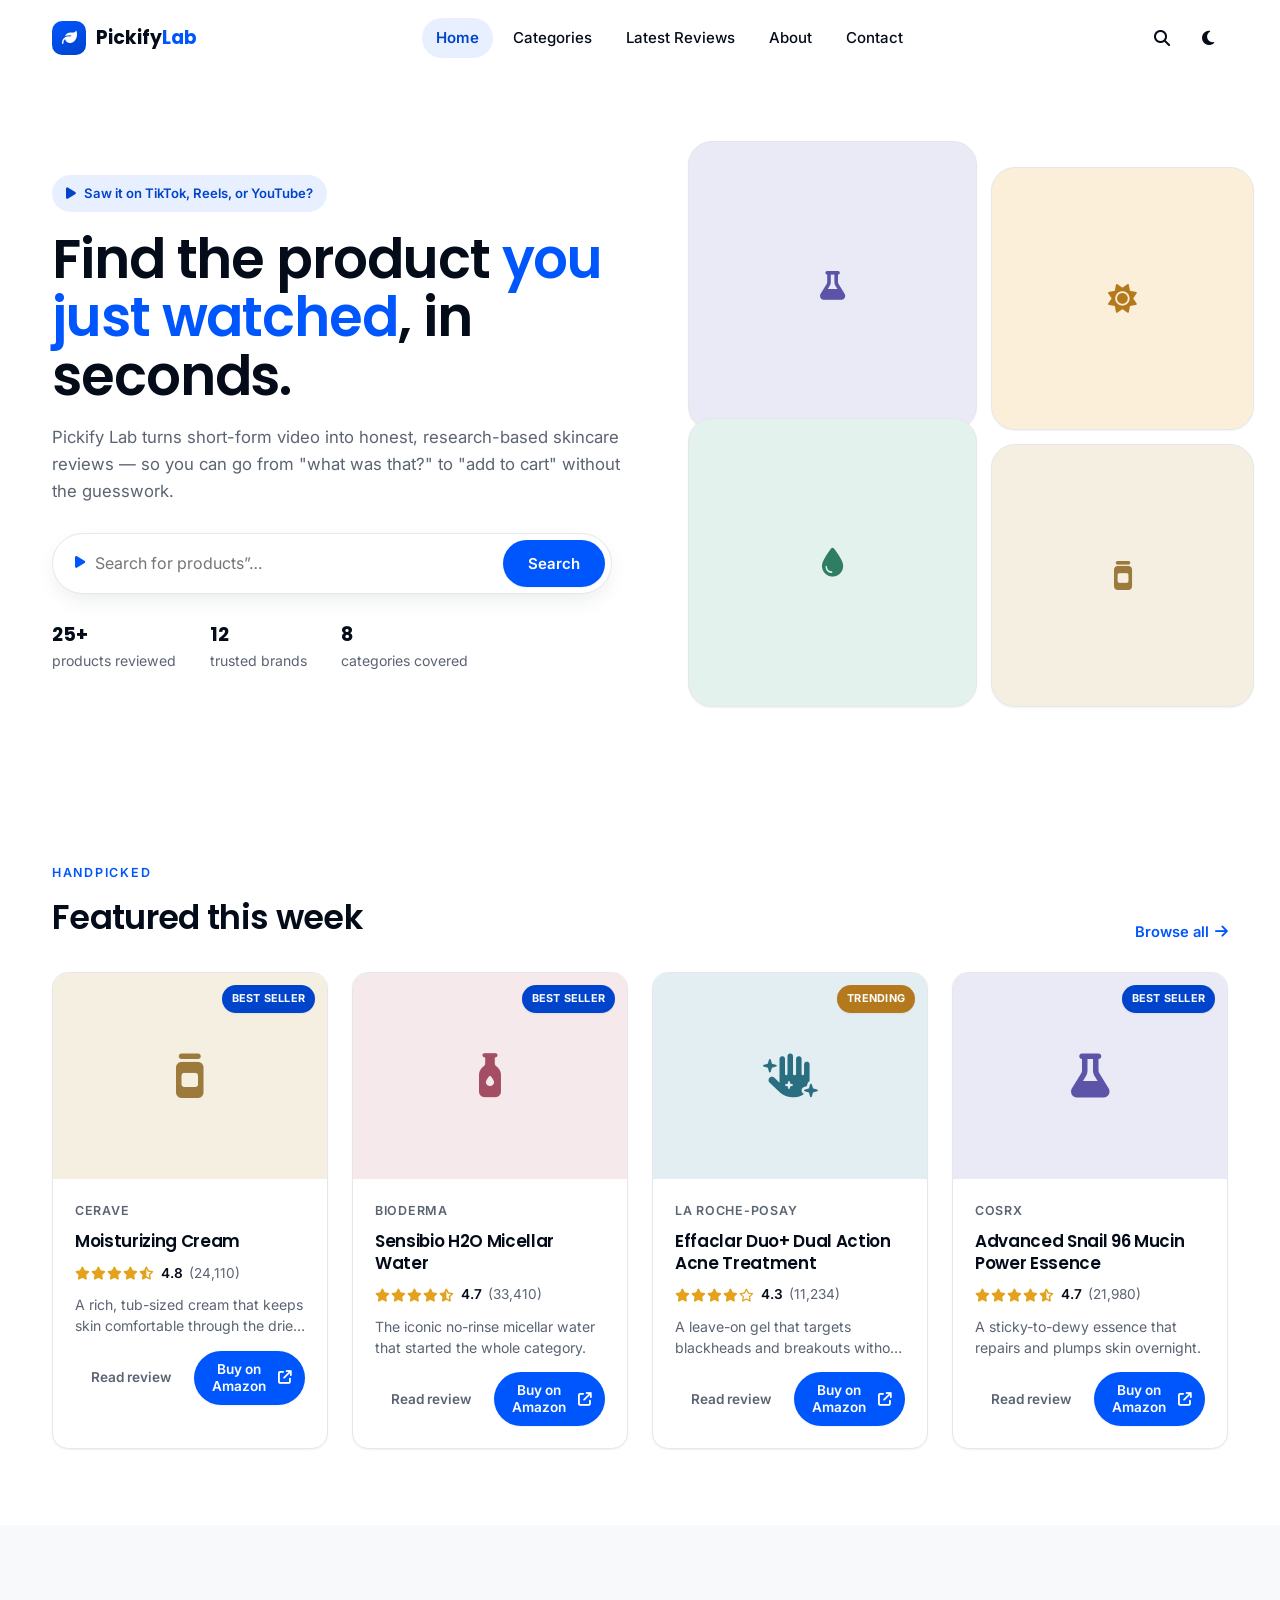
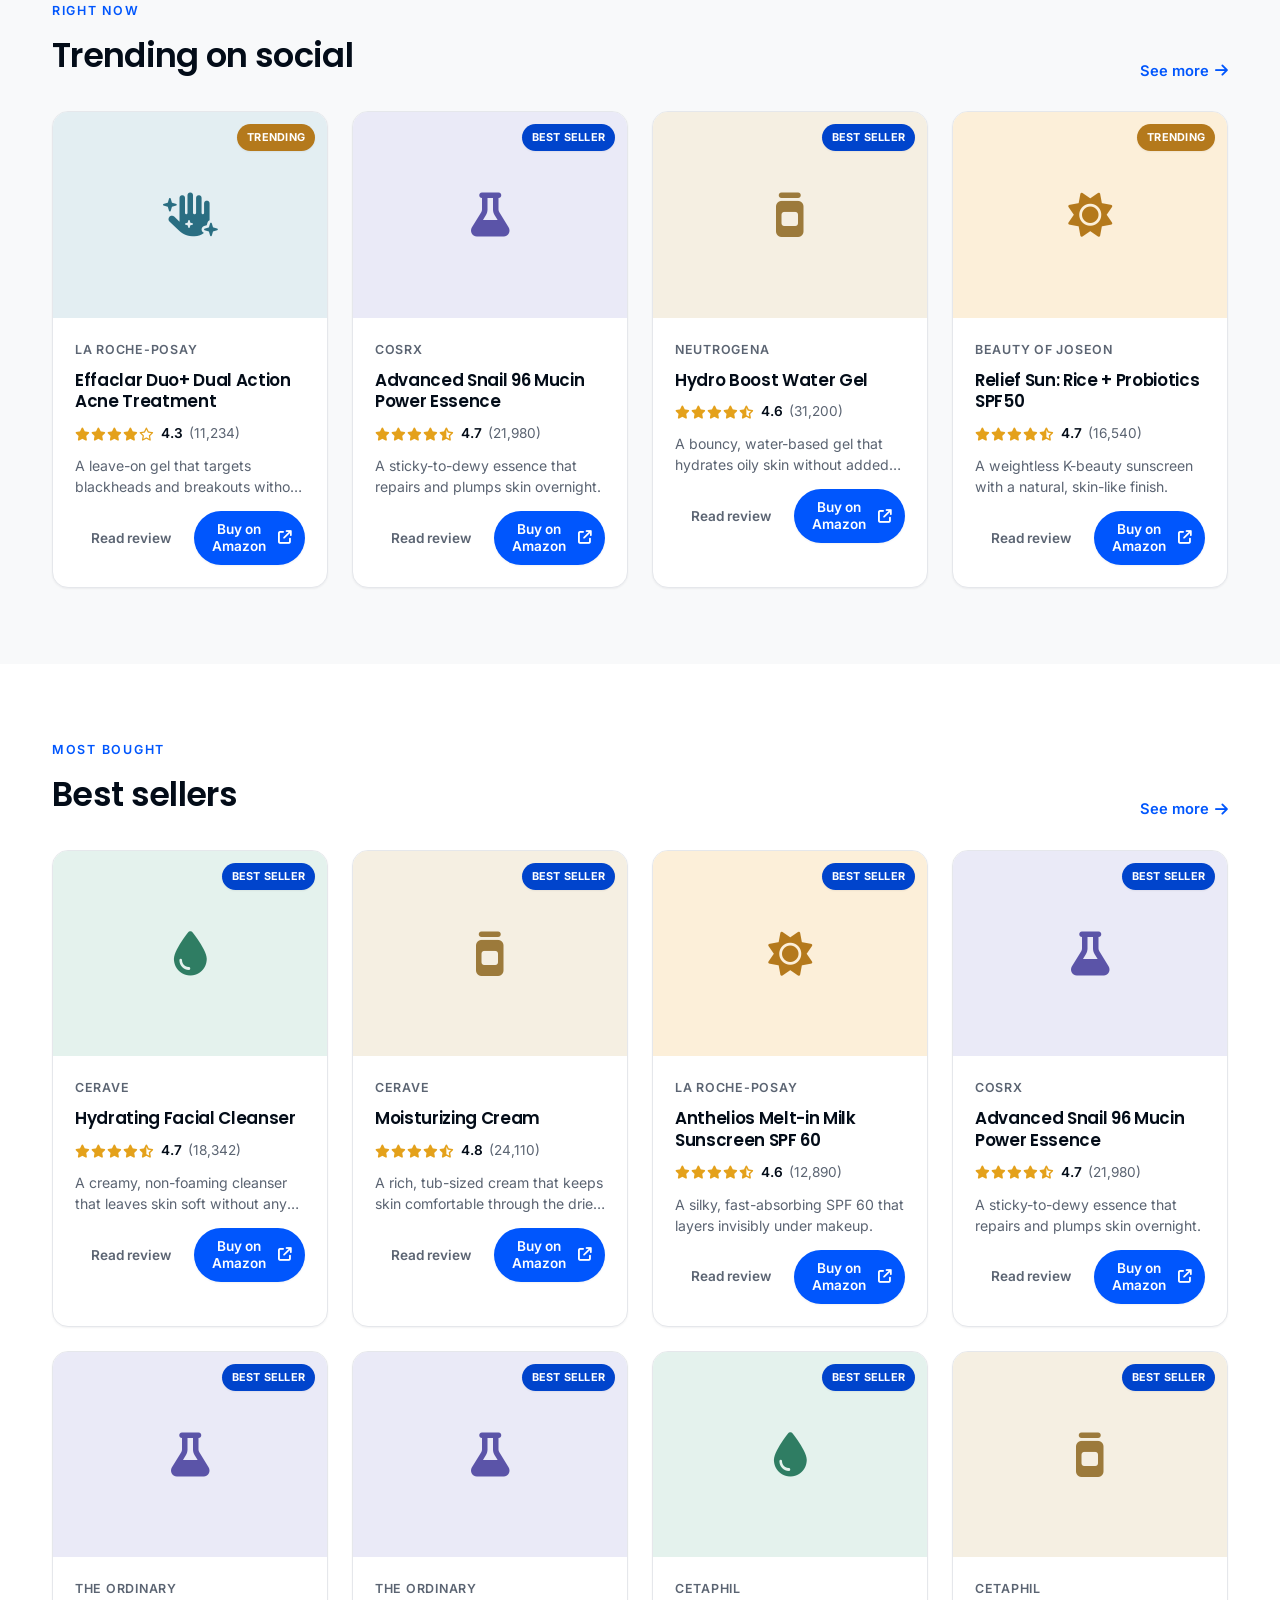
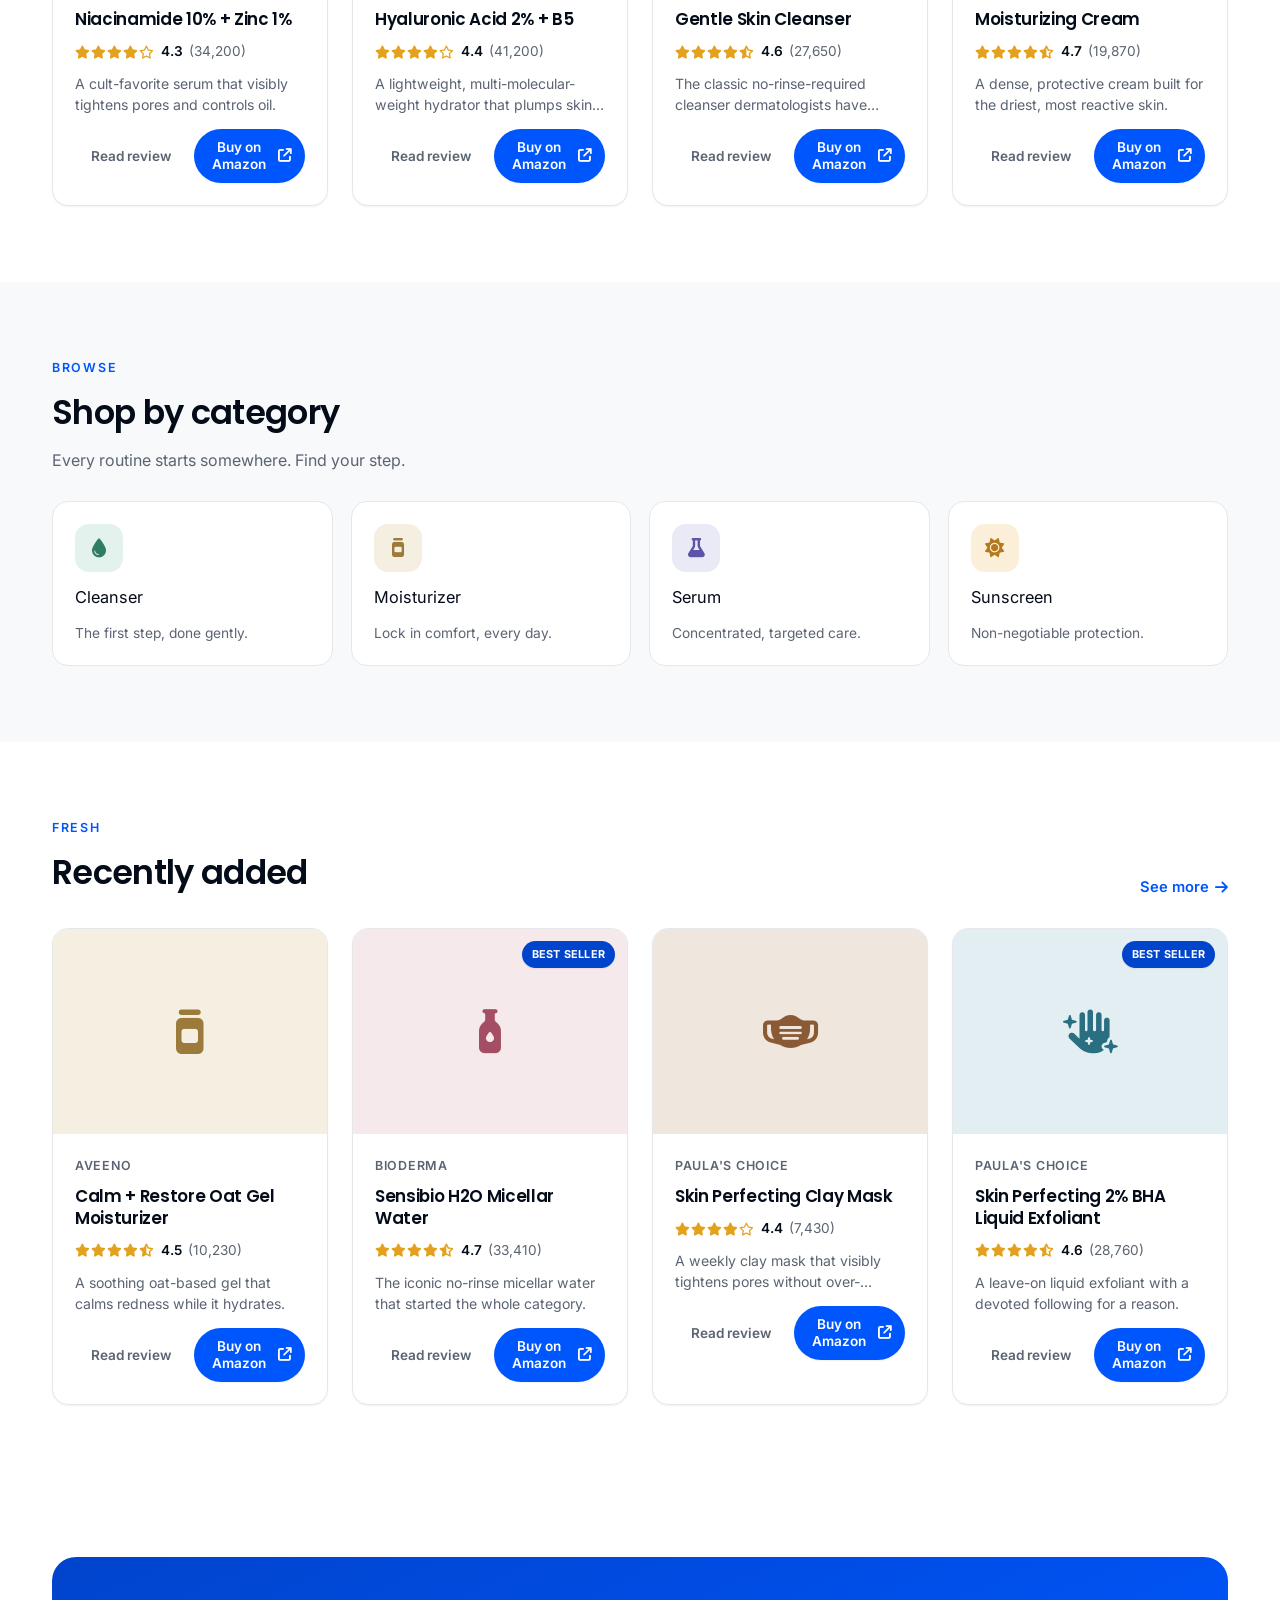
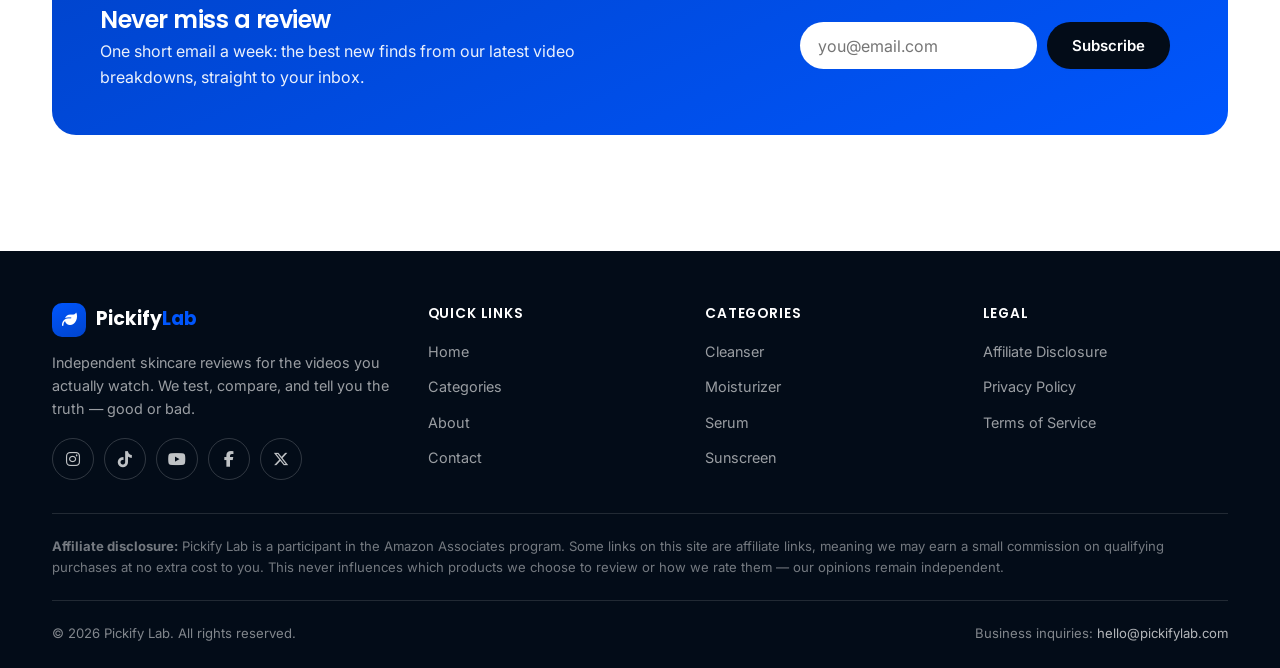
==== commit d1d8c3a0: "Update index.html" ====
--- a/pickify-lab/index.html
+++ b/pickify-lab/index.html
@@ -111,7 +111,7 @@
           <form class="hero-search" data-hero-search-form role="search">
             <i class="fa-solid fa-play" aria-hidden="true"></i>
             <label for="hero-search-input" class="visually-hidden">Search products</label>
-            <input id="hero-search-input" type="text" placeholder="Try “CeraVe” or “La Roche”…" data-hero-search-input autocomplete="off" />
+            <input id="hero-search-input" type="text" placeholder="Search for products”…" data-hero-search-input autocomplete="off" />
             <button class="btn btn--primary" type="submit">Search</button>
             <div class="hero-suggestions" data-hero-search-suggestions hidden></div>
           </form>
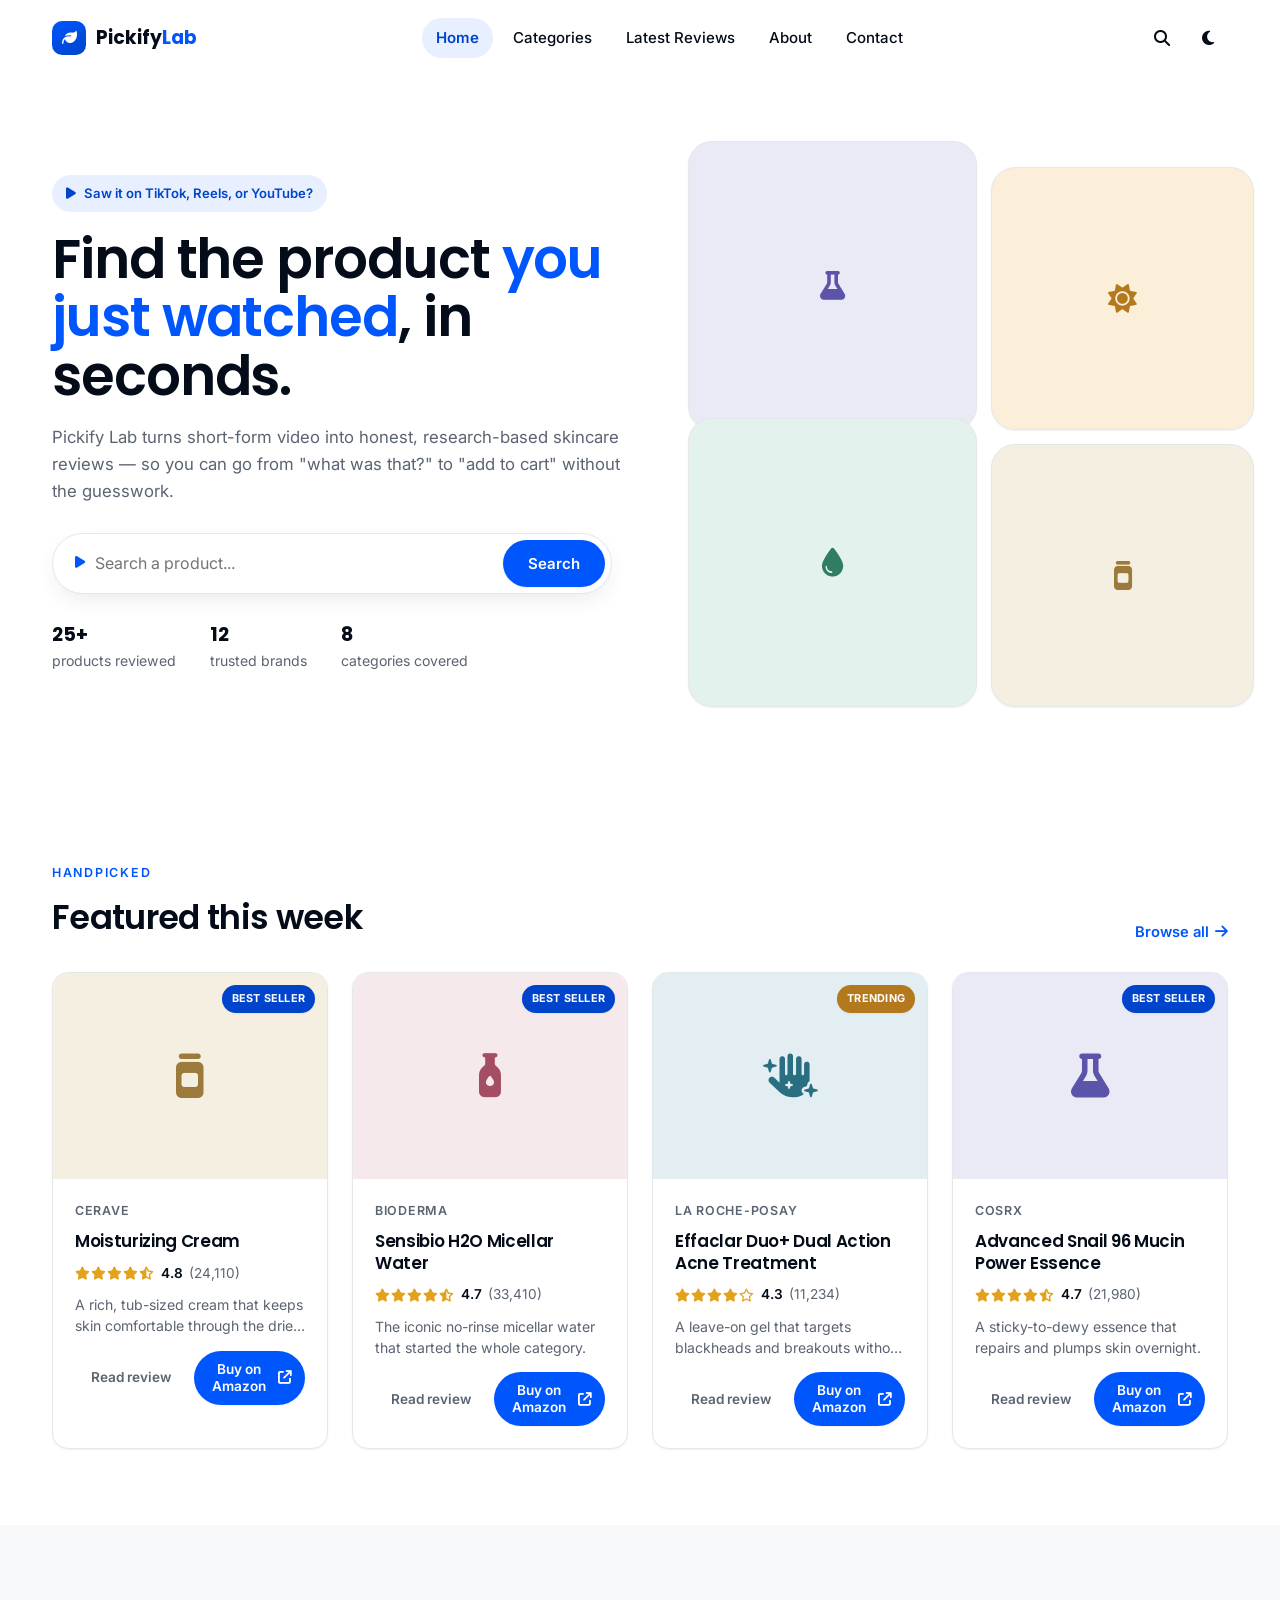
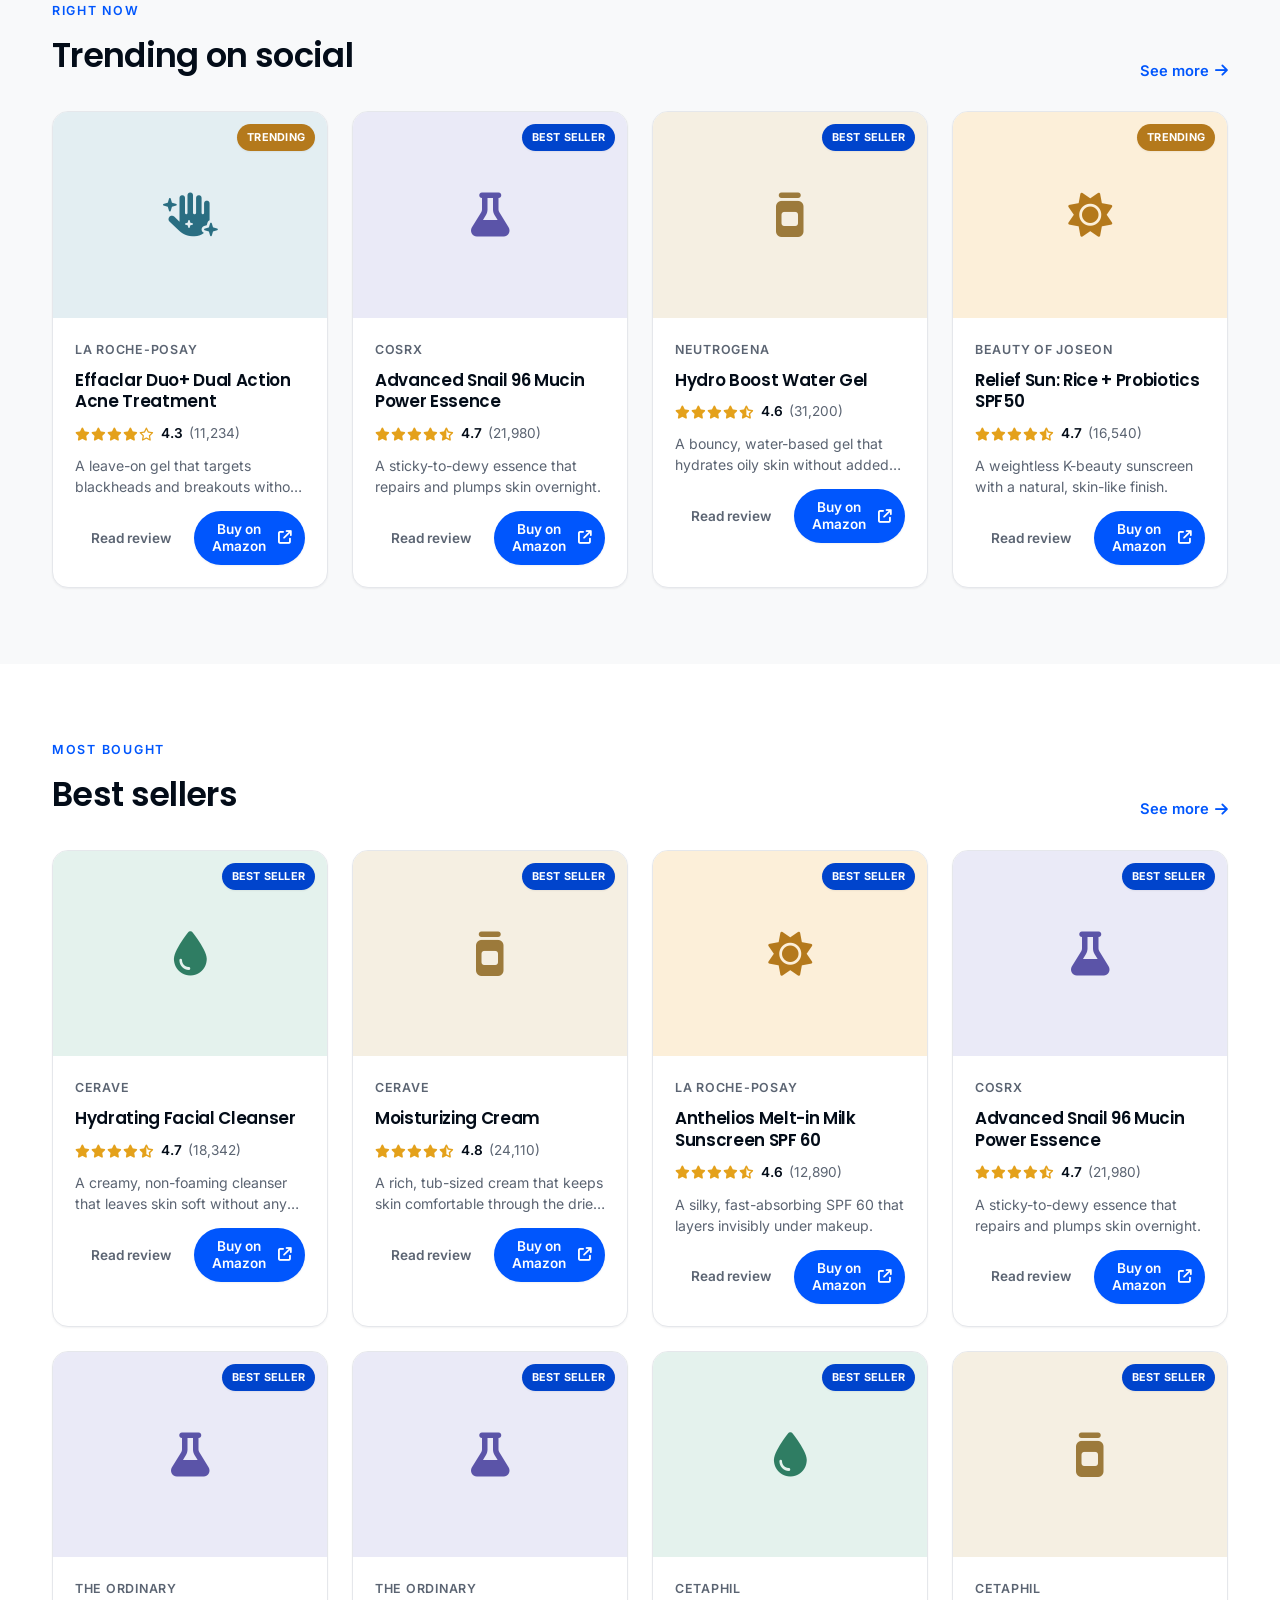
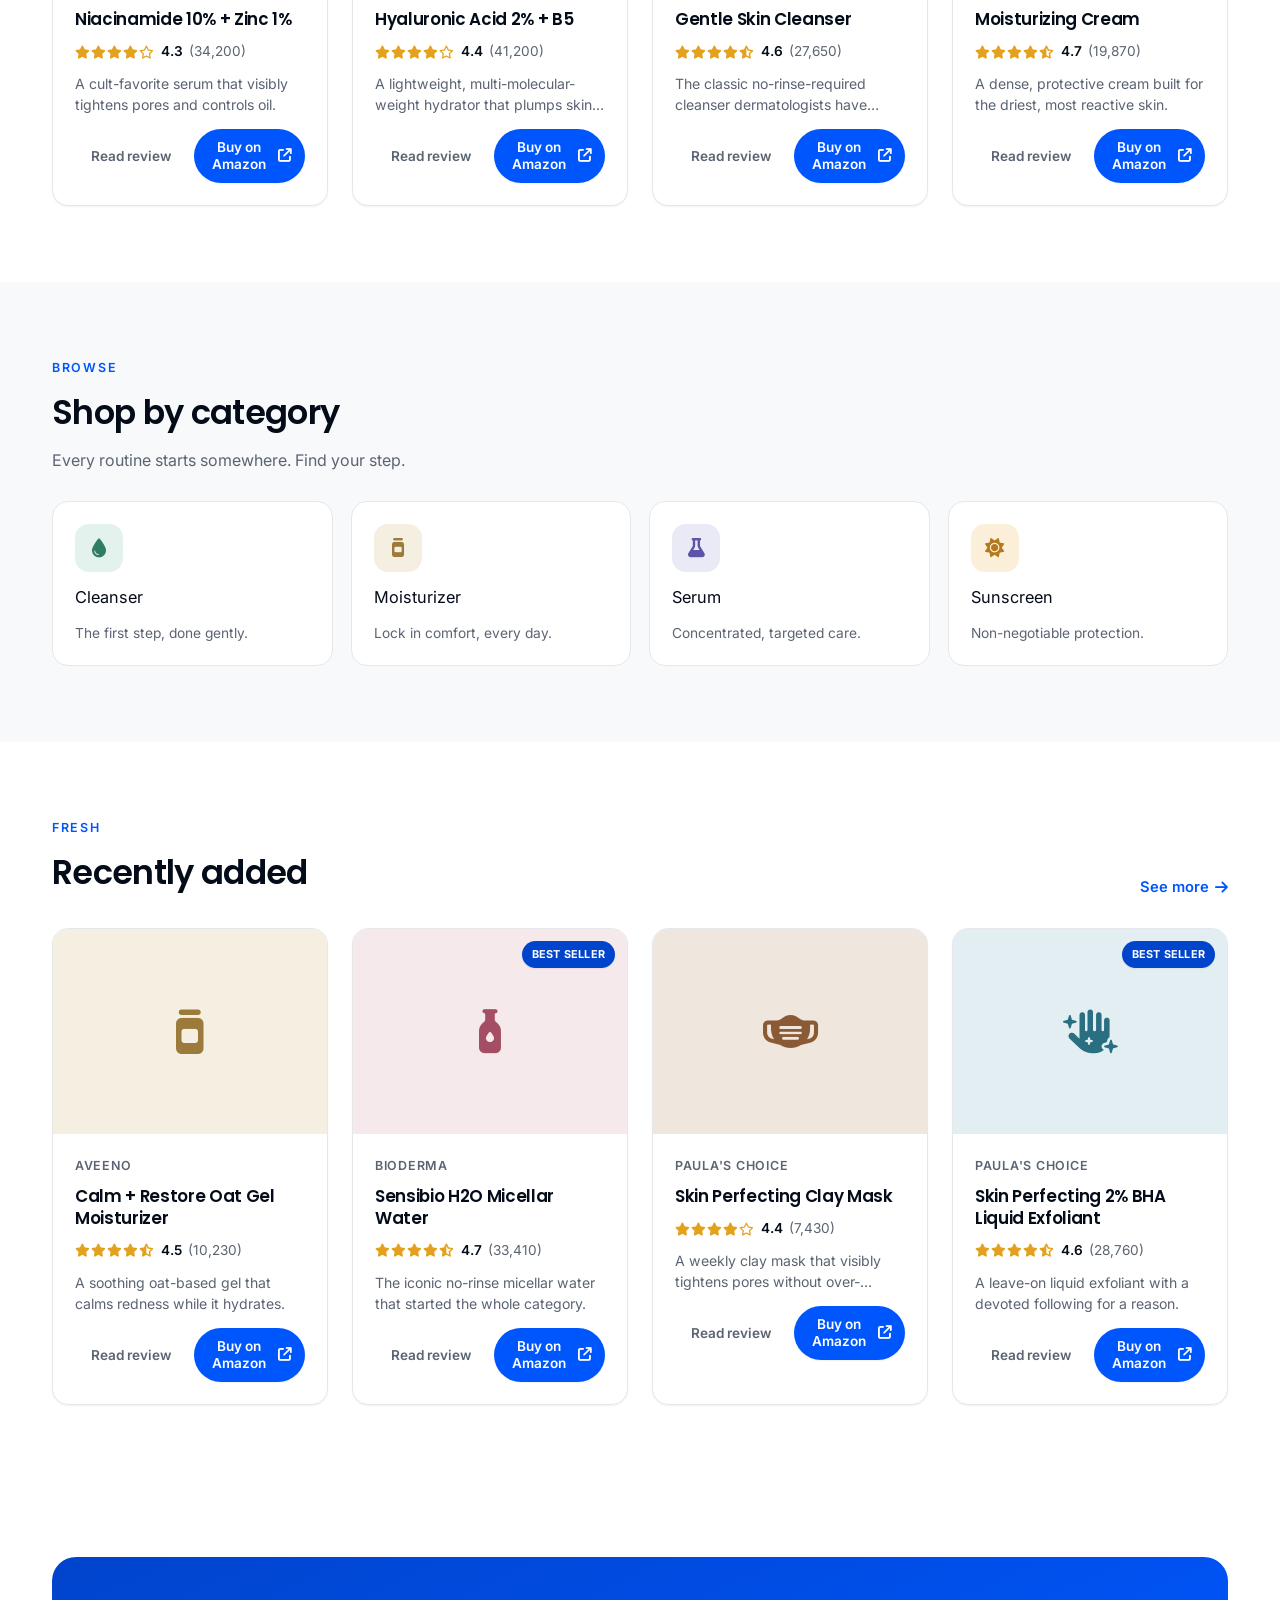
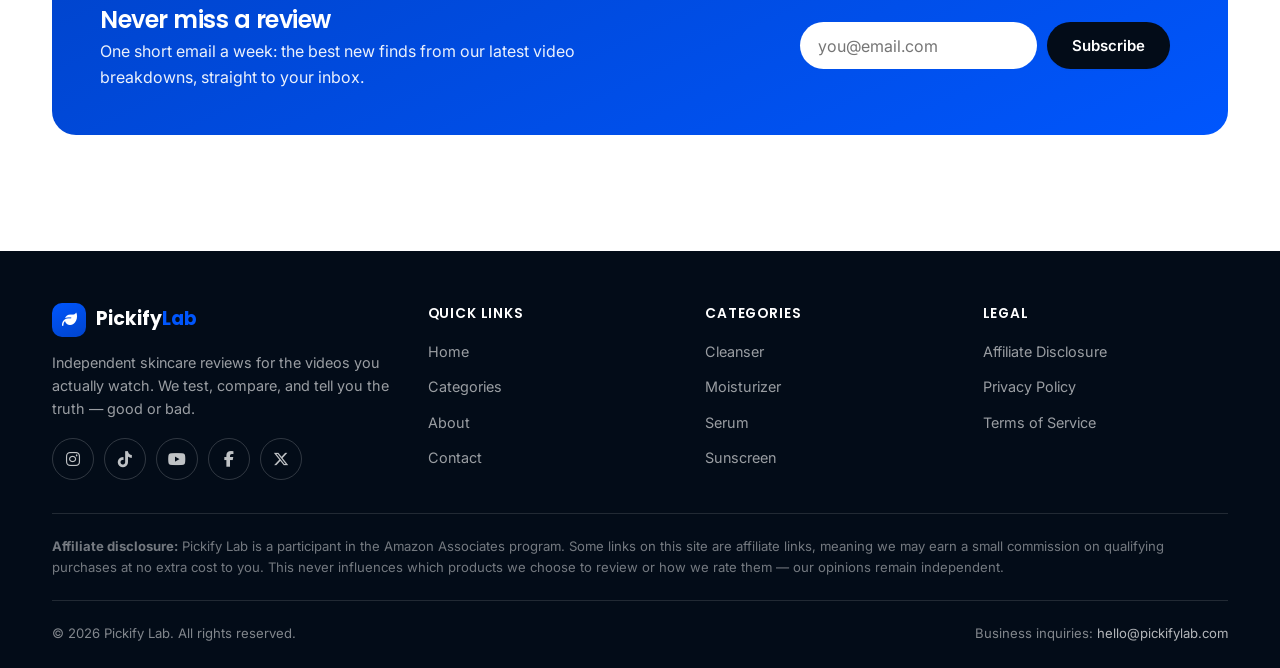
==== commit 9bf8894d: "Update index.html" ====
--- a/pickify-lab/index.html
+++ b/pickify-lab/index.html
@@ -111,7 +111,7 @@
           <form class="hero-search" data-hero-search-form role="search">
             <i class="fa-solid fa-play" aria-hidden="true"></i>
             <label for="hero-search-input" class="visually-hidden">Search products</label>
-            <input id="hero-search-input" type="text" placeholder="Search for products”…" data-hero-search-input autocomplete="off" />
+            <input id="hero-search-input" type="text" placeholder="Search a product..." data-hero-search-input autocomplete="off" />
             <button class="btn btn--primary" type="submit">Search</button>
             <div class="hero-suggestions" data-hero-search-suggestions hidden></div>
           </form>
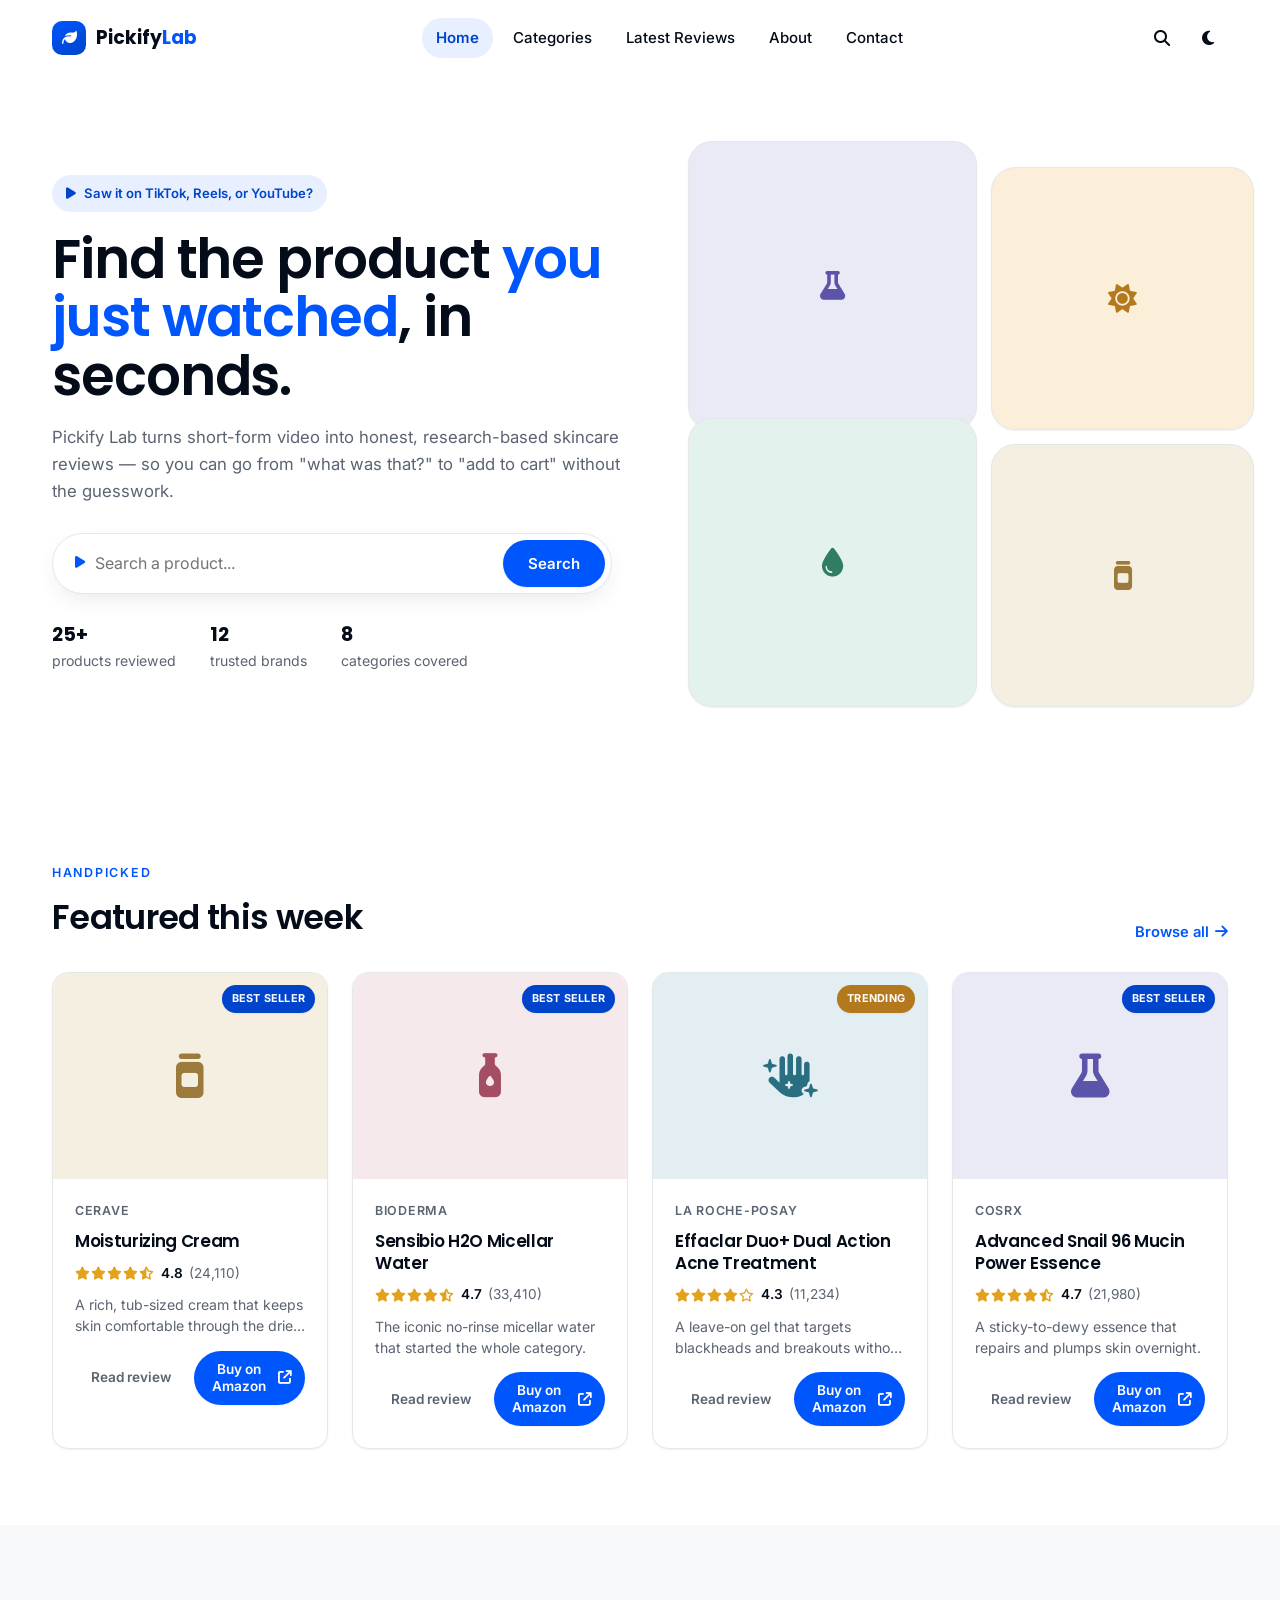
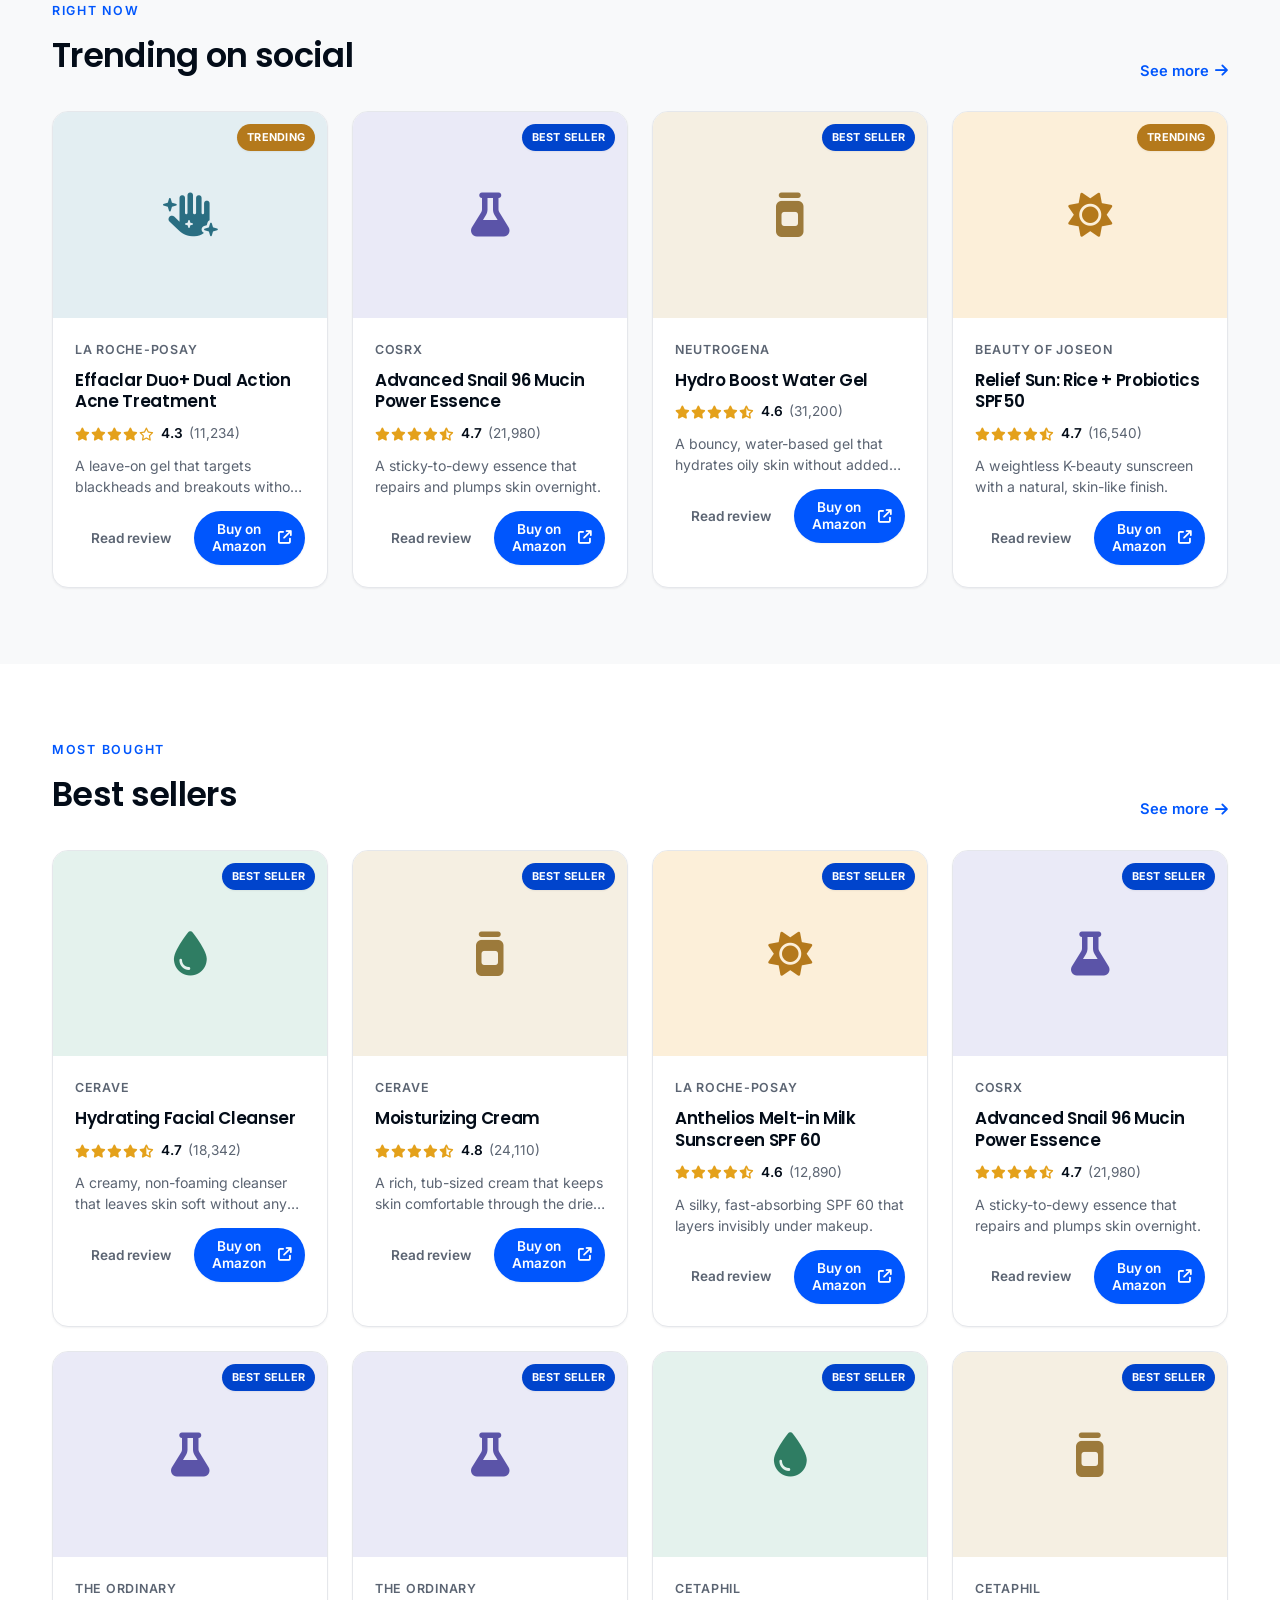
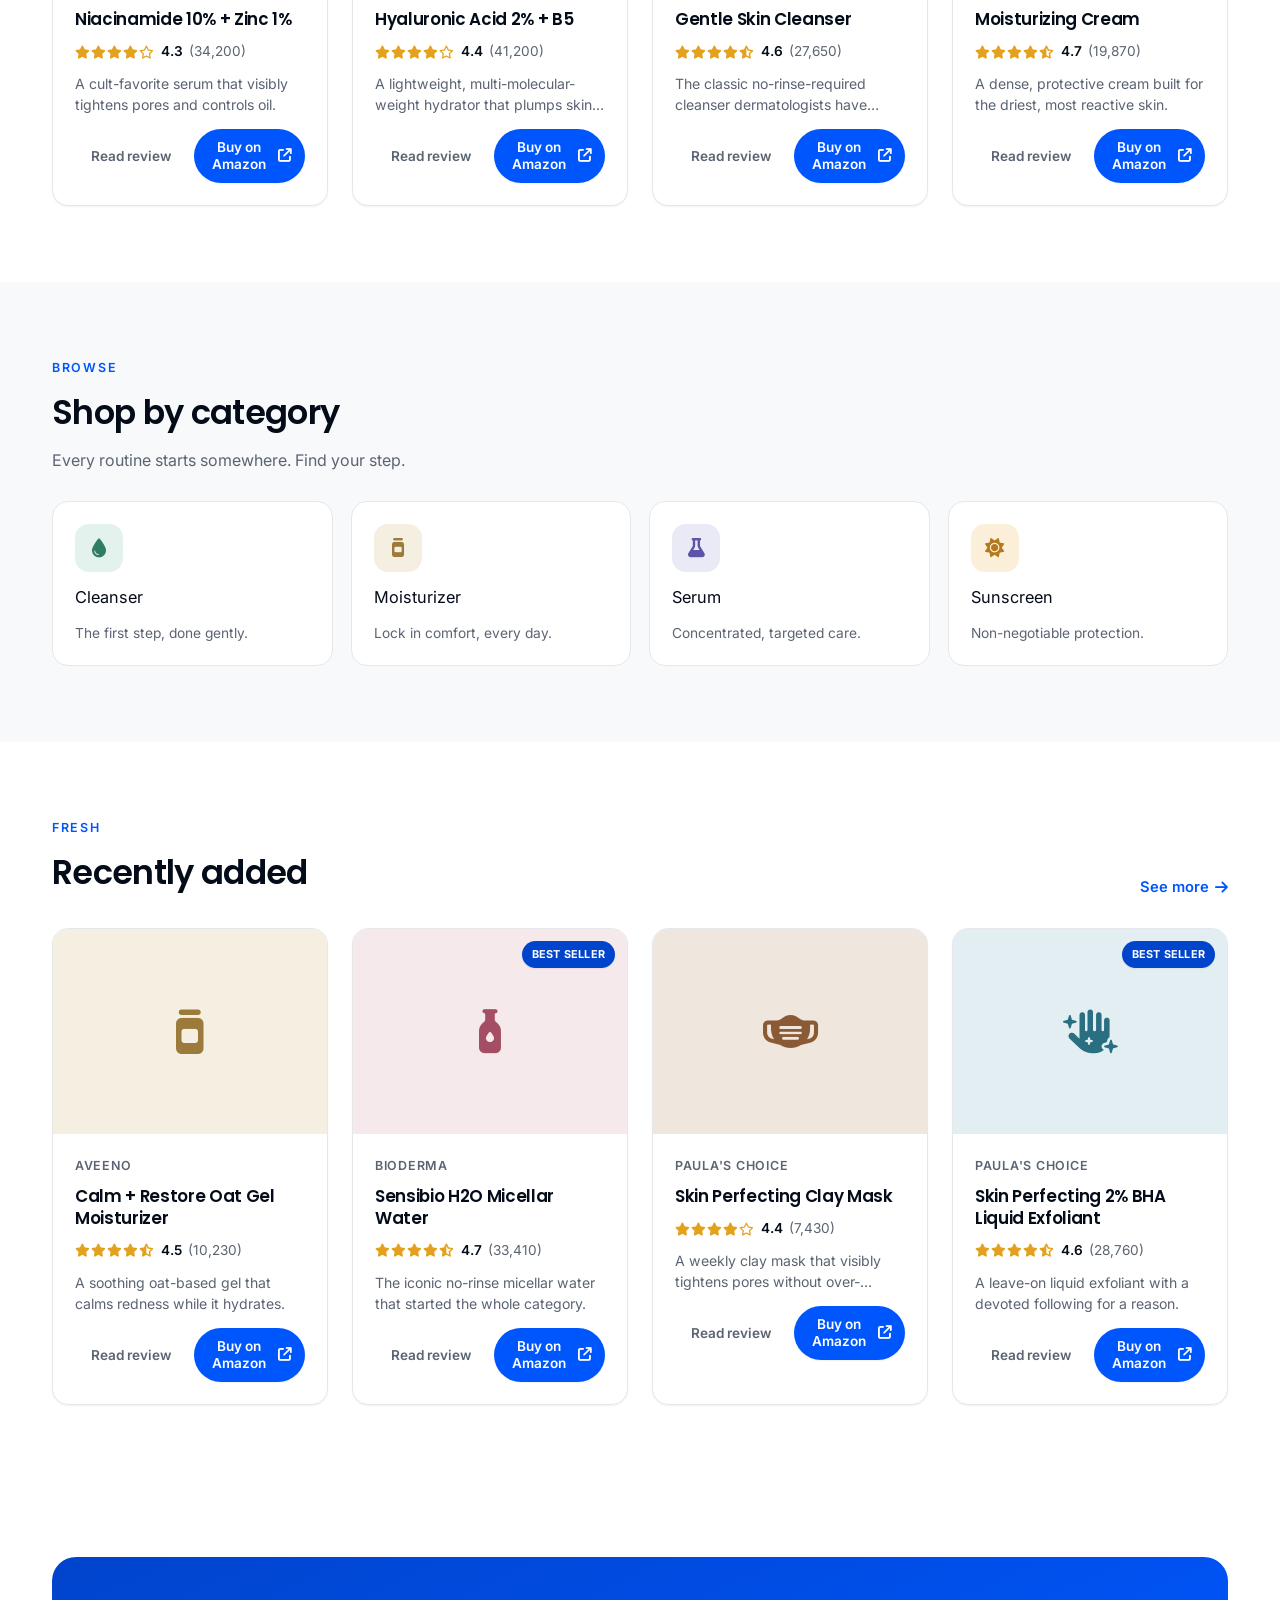
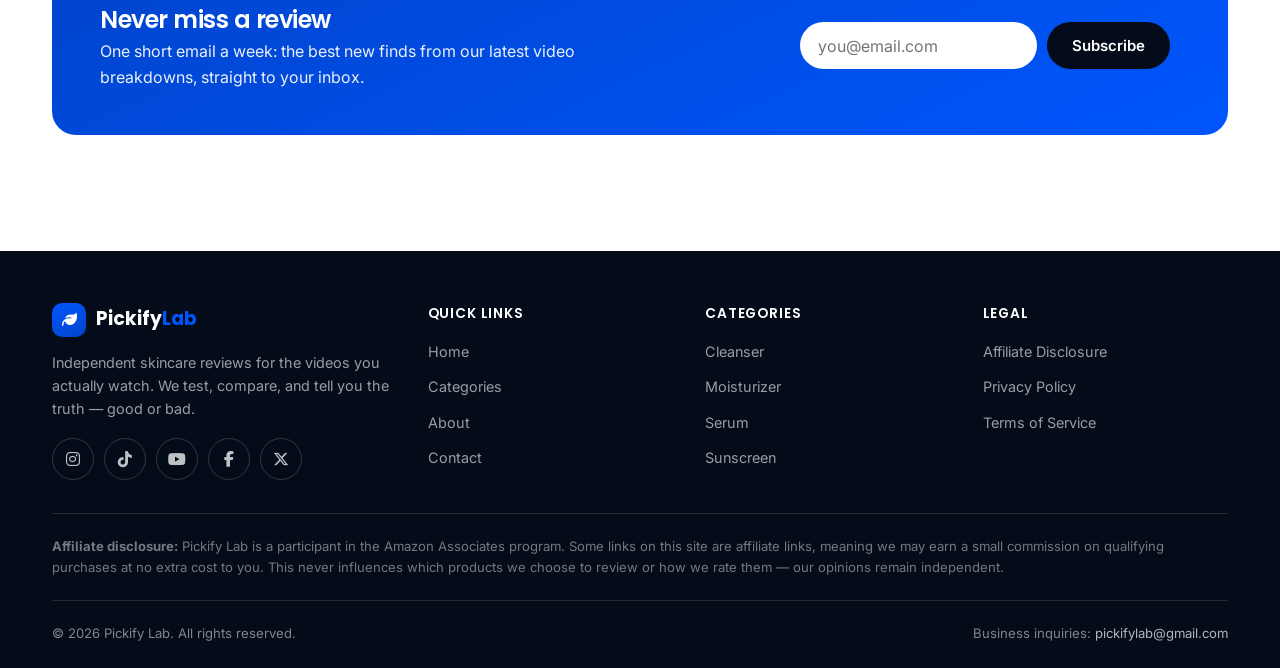
==== commit a22b70fa: "Update index.html" ====
--- a/pickify-lab/index.html
+++ b/pickify-lab/index.html
@@ -281,7 +281,7 @@
 
       <div class="footer-bottom">
         <p>&copy; <span data-current-year></span> Pickify Lab. All rights reserved.</p>
-        <p>Business inquiries: <a href="mailto:hello@pickifylab.com">hello@pickifylab.com</a></p>
+        <p>Business inquiries: <a href="mailto:pickifylab@gmail.com">pickifylab@gmail.com</a></p>
       </div>
     </div>
   </footer>
